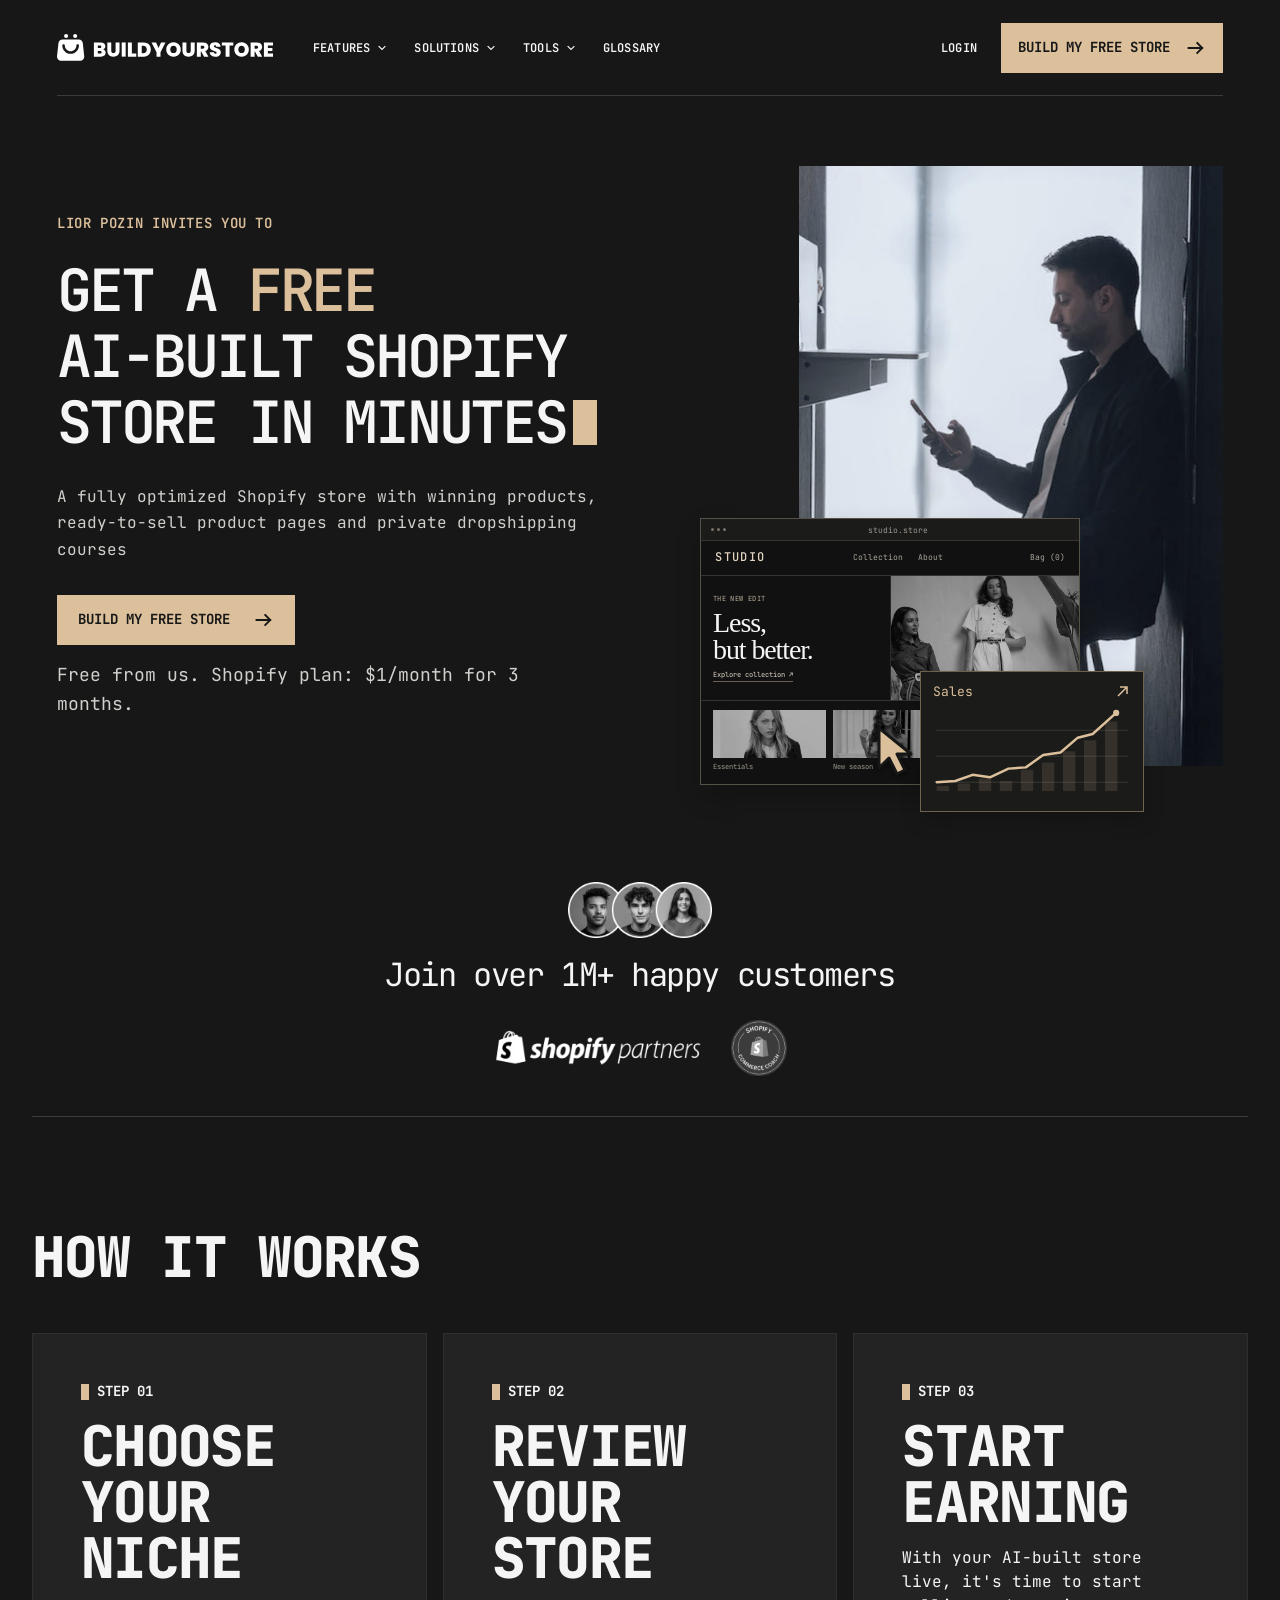
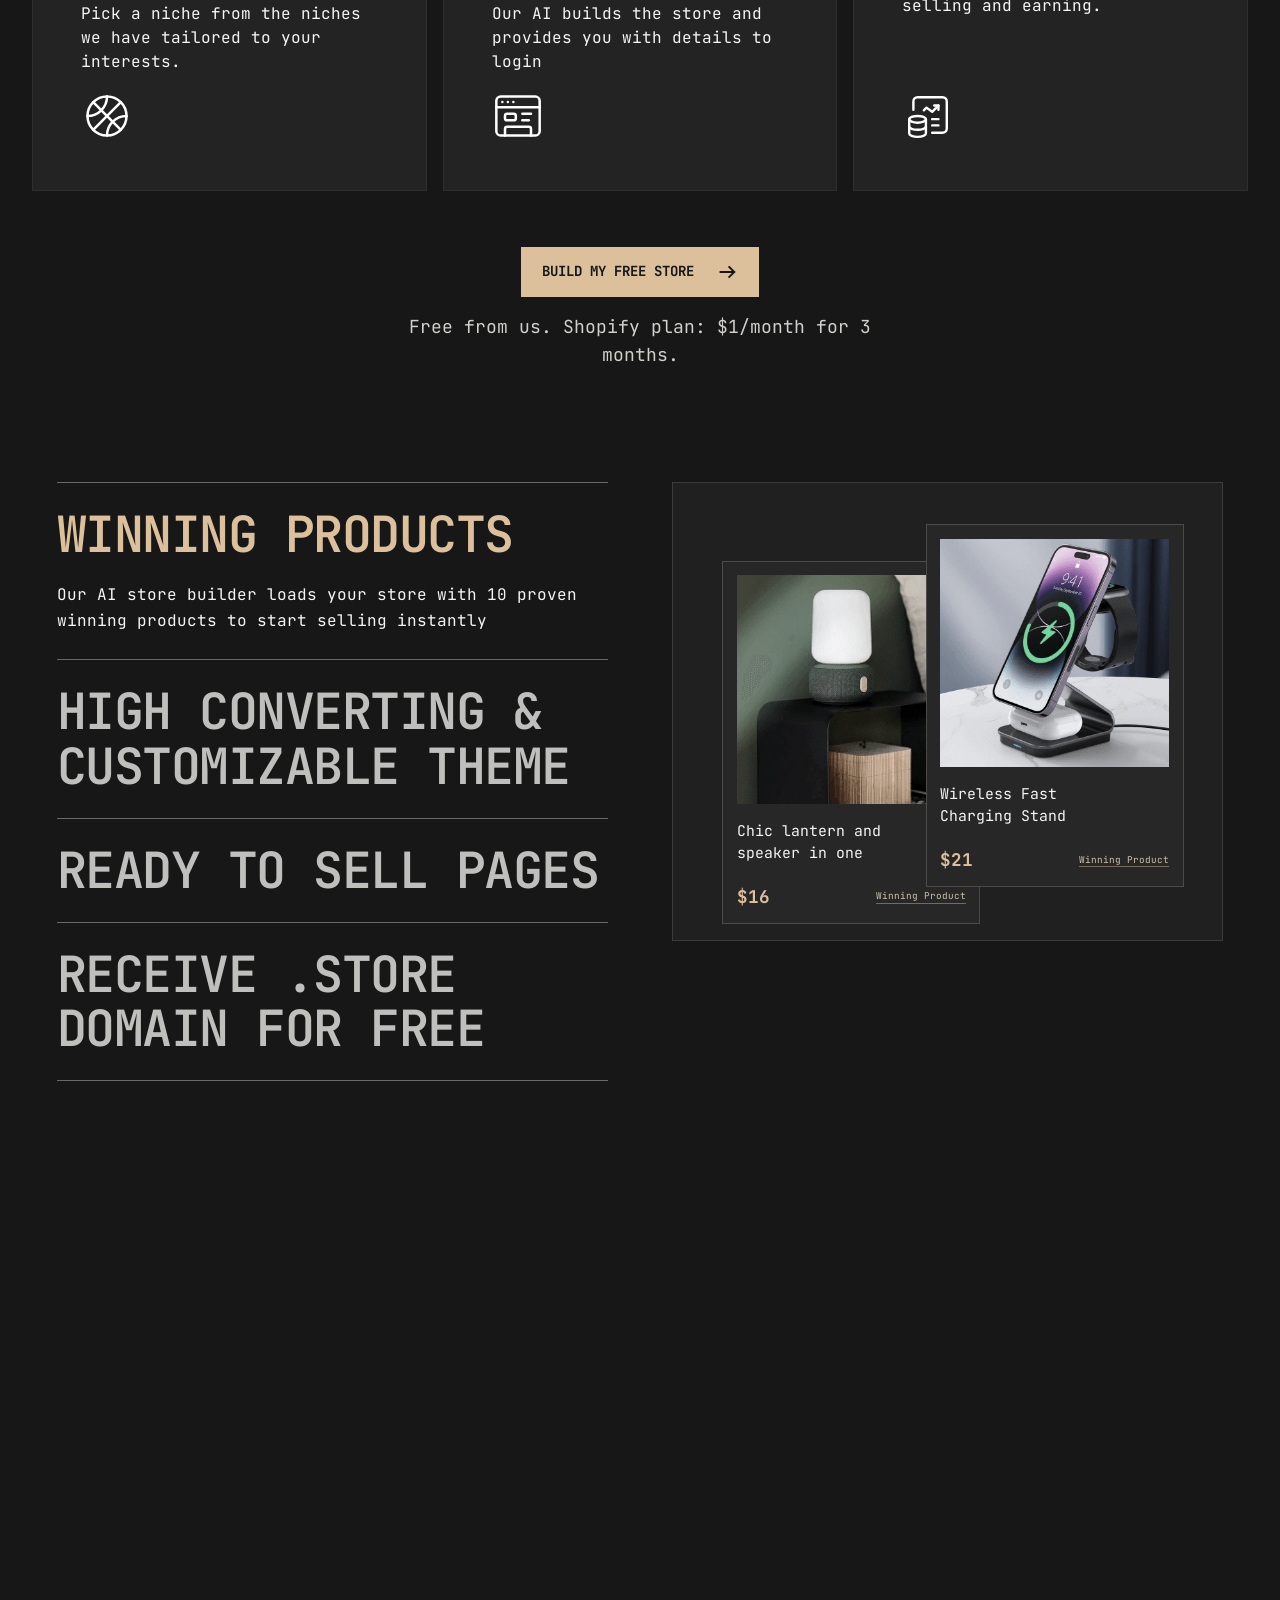
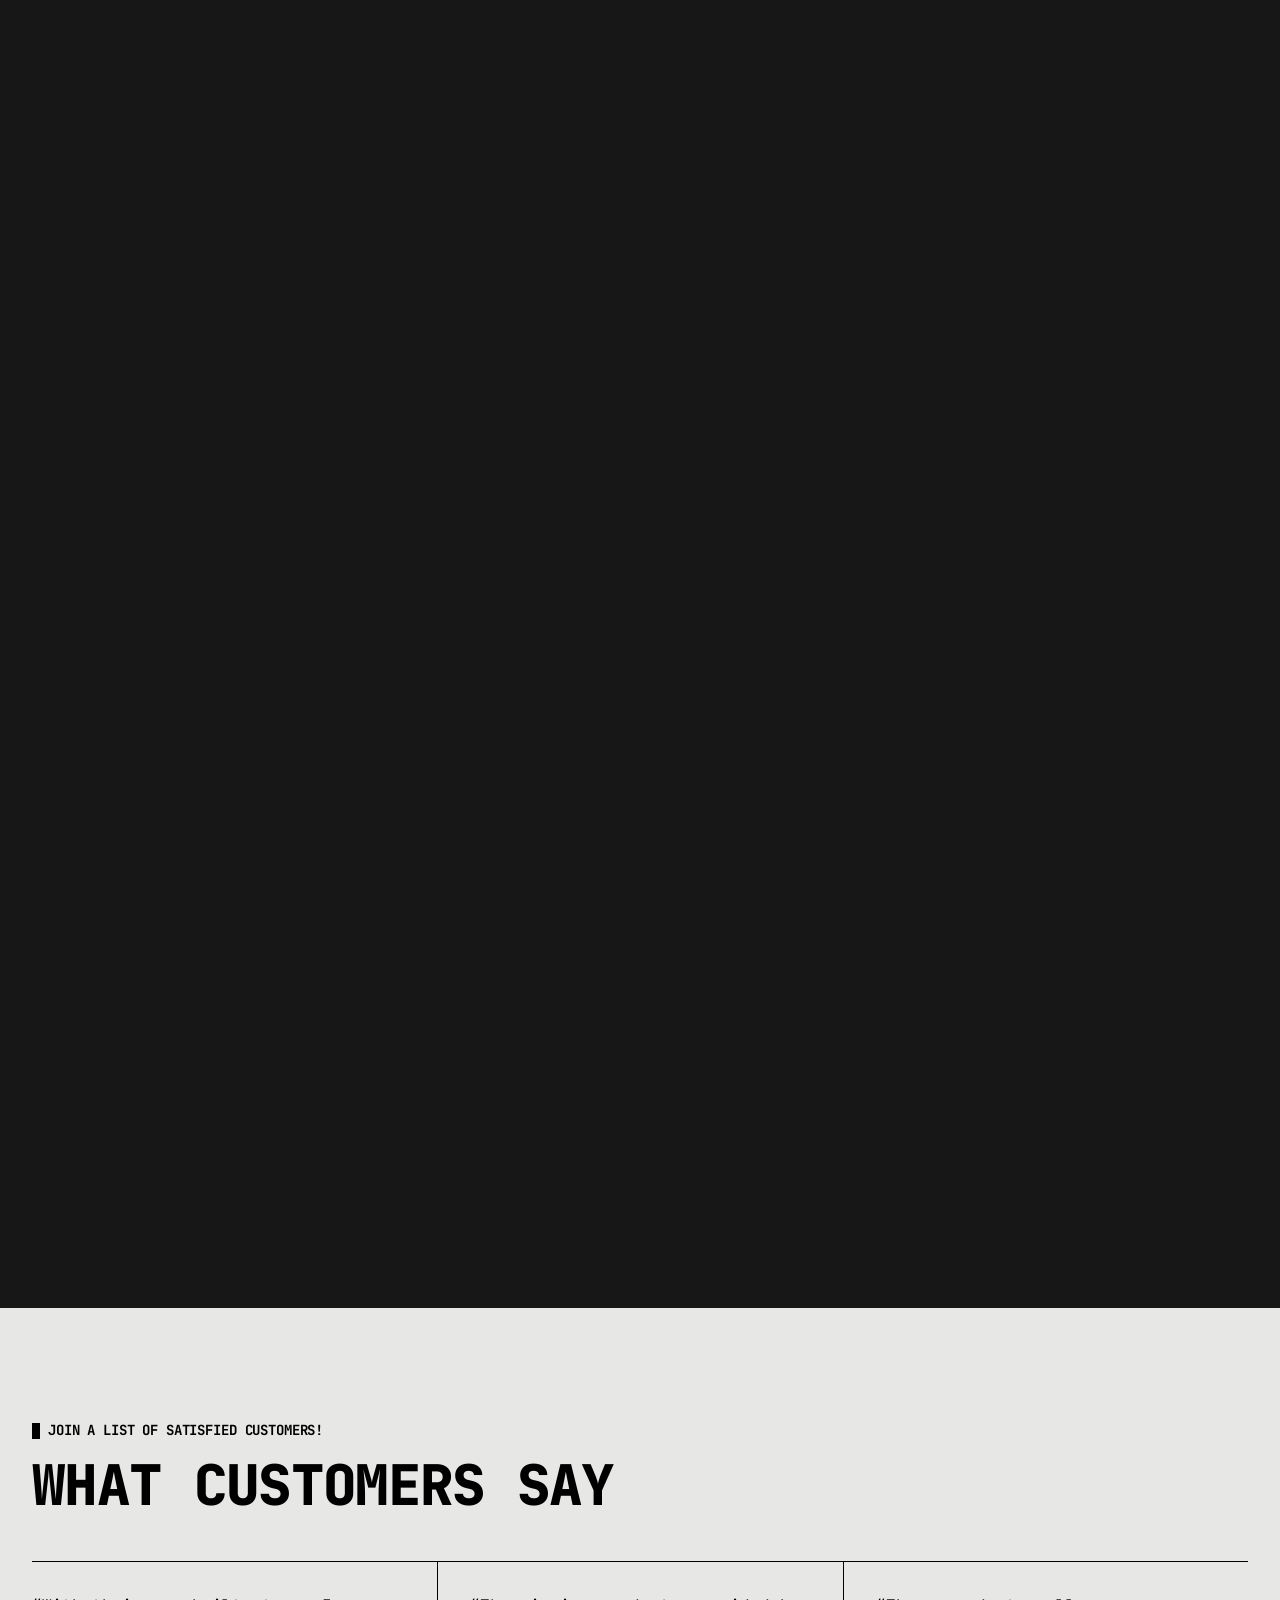
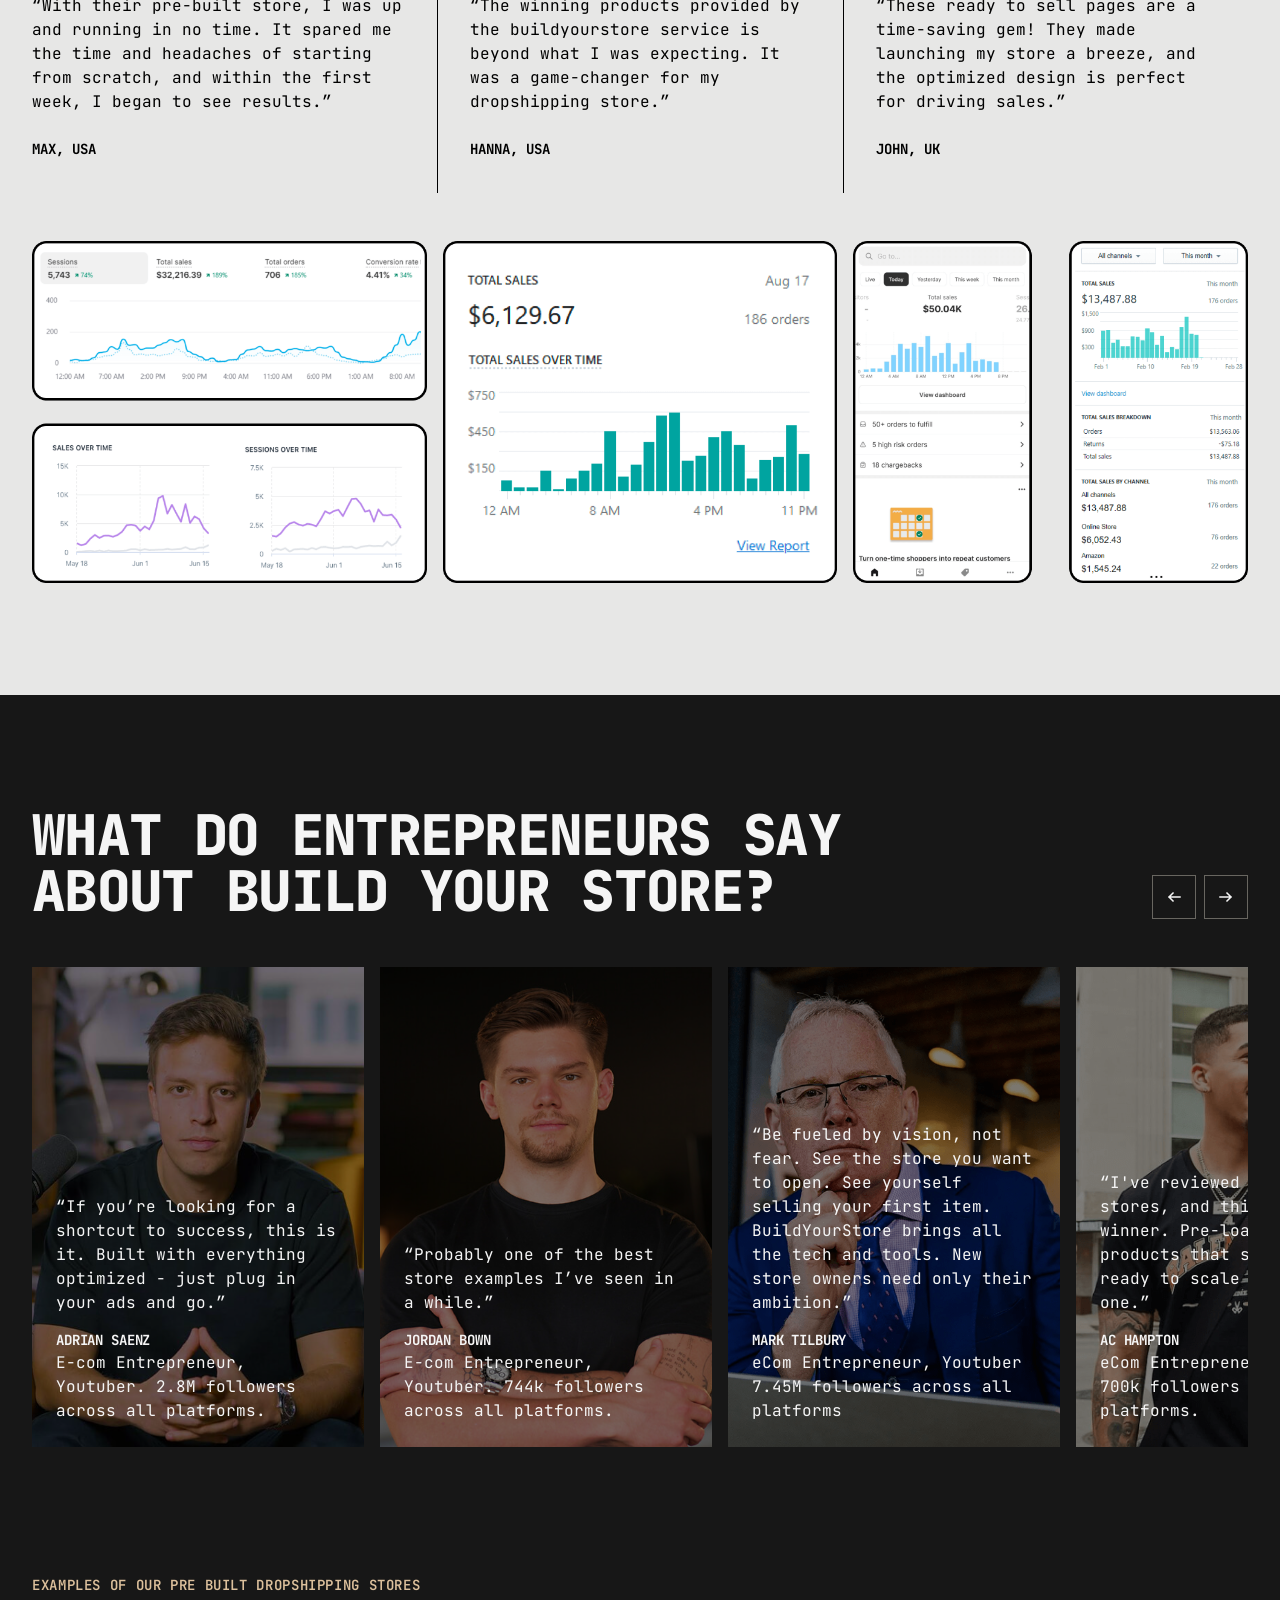
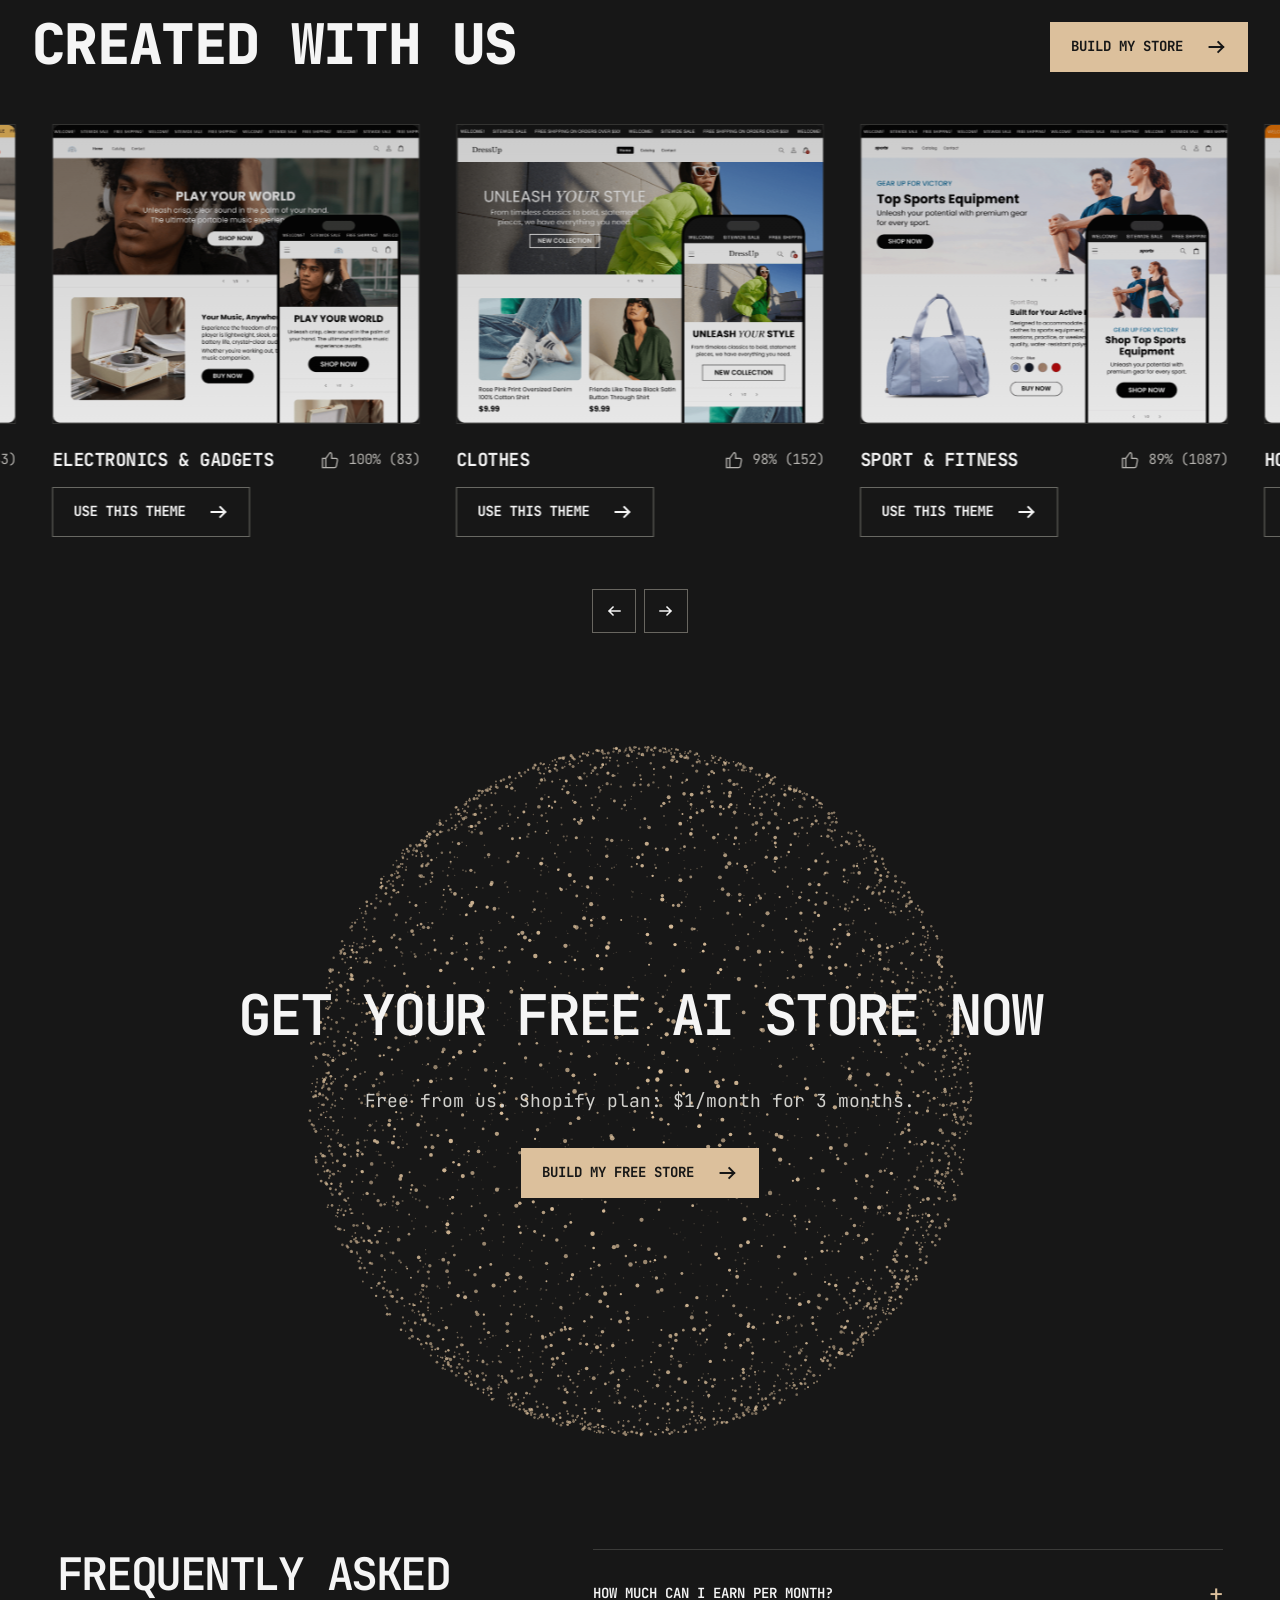
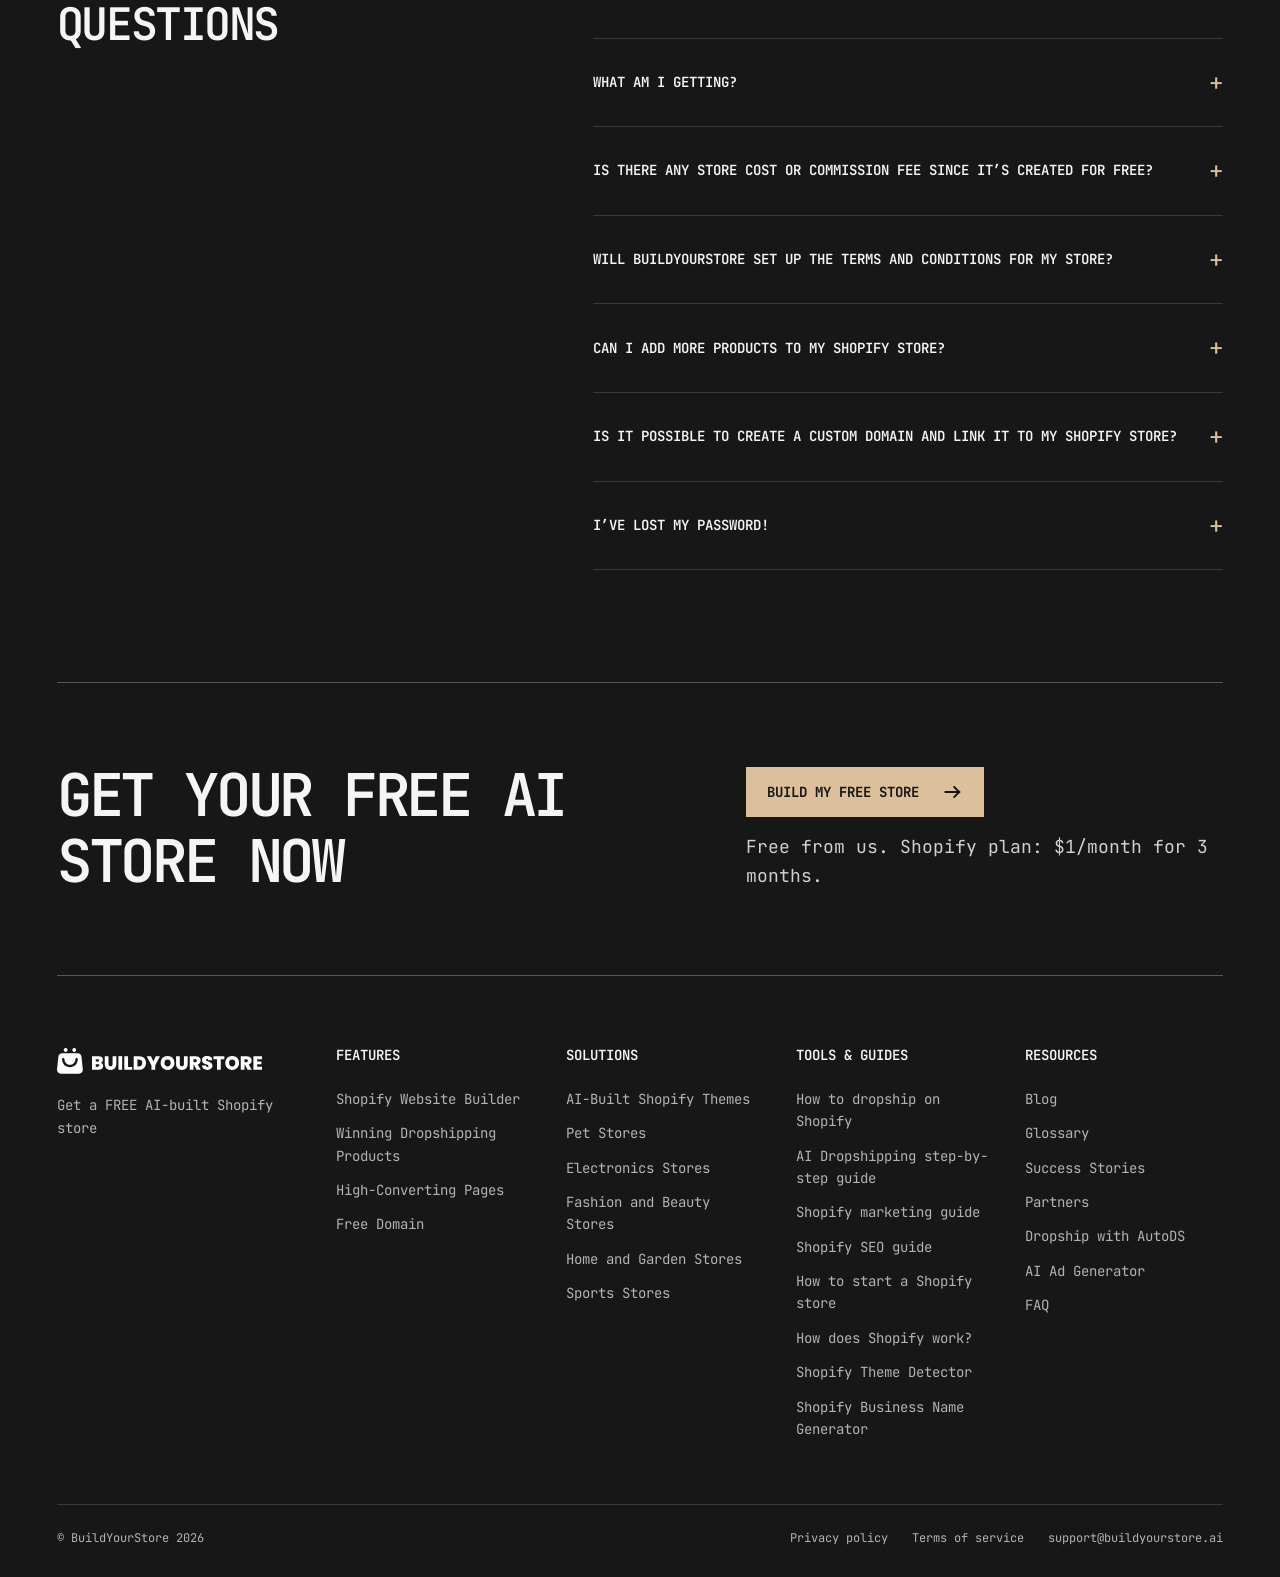
==== concepts/concept-a2.html @ 377c1571 "Initial commit: Lior redesign concepts, review and docs Co-Authored-By: Claude Sonnet 5.5 <noreply@a" ====
<!doctype html>
<html lang="en"><head><meta charset="utf-8"><meta name="viewport" content="width=device-width, initial-scale=1"><meta name="color-scheme" content="dark"><title>BYS · A2 — Editorial Features</title><link rel="preconnect" href="https://fonts.googleapis.com"><link rel="preconnect" href="https://fonts.gstatic.com" crossorigin><link href="https://fonts.googleapis.com/css2?family=JetBrains+Mono:wght@400;600;700&display=swap" rel="stylesheet"><link rel="stylesheet" href="landing.css?v=a2-20261119-domain-preview"><script src="content.js?v=a2-20261119-cta4" defer></script><script src="landing.js?v=a2-20261119-domain-preview" defer></script><script src="theme-gallery.js?v=a2-20261119-gallery-cta" defer></script><script src="particle-cta.js?v=a2-20261119-pointer-repel" defer></script></head><body data-concept="a" data-feature-layout="editorial" data-hero-visual="modular-store"></body></html>
---- concepts/landing.css ----
:root {
  color-scheme: dark;
  --bg: #171717;
  --surface: #202020;
  --raised: #292929;
  --text: #f5f5f5;
  --muted: #b5b3af;
  --accent: #dcc09c;
  --line: #3b3b39;
  --font: 'JetBrains Mono', 'Courier New', monospace;
  --gutter: clamp(24px, 4.45vw, 72px);
}
* { box-sizing: border-box; }
html { scroll-behavior: smooth; scroll-padding-top: 100px; }
body { margin: 0; background: var(--bg); color: var(--text); font: 400 16px/1.65 var(--font); -webkit-font-smoothing: antialiased; }
h1,h2,h3,p,figure,blockquote { margin: 0; }
a { color: inherit; text-decoration: none; }
button,summary { -webkit-tap-highlight-color: transparent; }
button { color: inherit; font: inherit; cursor: pointer; }
img { display: block; max-width: 100%; }
button, a, summary { touch-action: manipulation; }
button:focus-visible,a:focus-visible,summary:focus-visible,[tabindex]:focus-visible { outline: 2px solid var(--accent); outline-offset: 6px; }
button:disabled { cursor: default; }
::selection { background: var(--accent); color: var(--bg); }
.wrap { width: min(100% - var(--gutter) * 2, 1360px); margin-inline: auto; }
.section { padding-block: 112px; }
h1,h2,h3 { font-weight: 600; letter-spacing: -.055em; line-height: 1.12; text-transform: uppercase; }
h2 { font-size: clamp(32px, 3.5vw, 48px); }
.eyebrow { font-size: 14px; line-height: 1.5; font-weight: 600; text-transform: uppercase; letter-spacing: .045em; color: var(--accent); }
.button { min-height: 50px; padding: 14px 20px; display: inline-flex; justify-content: center; align-items: center; gap: 24px; font-size: 14px; line-height: 1.4; font-weight: 700; text-transform: uppercase; border: 1px solid transparent; transition: background .2s, border-color .2s, color .2s; }
.button svg { width: 20px; height: 20px; flex-shrink: 0; }
.primary { color: #171717; background: var(--accent); }
.primary:hover { background: #edcfaa; }
.outline { border-color: #686863; }
.outline:hover { background: var(--text); color: var(--bg); }
.cta-block { display: flex; align-items: flex-start; flex-direction: column; gap: 16px; margin-top: 32px; }
.cta-note { max-width: 500px; font-size: 14px; line-height: 1.7; color: var(--muted); }
.centered { margin-top: 56px; align-items: center; text-align: center; }
.skip-link { position: fixed; top: 8px; left: 8px; opacity: 0; pointer-events: none; z-index: 101; background: var(--accent); color: var(--bg); padding: 12px; }
.skip-link:focus { opacity: 1; pointer-events: auto; }
/* The page chrome stays consistent across all three directions. */
.site-header { position: relative; z-index: 20; }
.header-inner { min-height: 96px; display: flex; align-items: center; gap: 32px; border-bottom: 1px solid var(--line); }
.brand { flex: 0 0 216px; }
.brand img { width: 216px; height: auto; }
.desktop-nav { display: flex; align-items: center; gap: 26px; margin-left: 8px; }
.desktop-nav > a,.nav-group summary,.login { font-size: 12px; line-height: 1.5; font-weight: 600; text-transform: uppercase; letter-spacing: .015em; }
.nav-group { position: relative; }
summary { cursor: pointer; list-style: none; }
summary::-webkit-details-marker { display: none; }
.nav-group summary { display: flex; align-items: center; gap: 6px; min-height: 44px; }
.nav-group summary svg { width: 12px; }
.nav-group[open] summary { color: var(--accent); }
.dropdown { position: absolute; top: 100%; left: -20px; width: 290px; padding: 16px; background: var(--surface); border: 1px solid var(--line); box-shadow: 0 24px 40px #0005; }
.dropdown a { display: block; padding: 10px 6px; font-size: 14px; line-height: 1.5; }
.dropdown a:hover,.desktop-nav > a:hover,.login:hover { color: var(--accent); }
.header-actions { margin-left: auto; display: flex; gap: 24px; align-items: center; }
.header-actions .button { padding-inline: 16px; gap: 16px; }
.menu-toggle { display: none; }
.mobile-navigation[hidden] { display: none; }
/* Hero — a portrait first; the storefront is a small supporting artifact. */
.hero { display: grid; grid-template-columns: 1.2fr 1fr; align-items: center; gap: 7%; padding-block: 70px 76px; }
.hero-copy { position: relative; z-index: 1; }
.hero h1 { font-size: clamp(42px, 4.55vw, 68px); margin-top: 24px; line-height: 1.13; }
.hero h1 em { font-style: normal; color: var(--accent); }
.hero-description { margin-top: 28px; max-width: 550px; color: #d1d0cc; }
.hero-art { position: relative; width: 100%; align-self: stretch; min-height: 560px; }
.portrait { width: 100%; height: 100%; position: absolute; object-fit: cover; object-position: 58% 36%; filter: grayscale(1) contrast(1.04); }
.hero-product { position: absolute; width: 46%; left: -28px; bottom: -24px; aspect-ratio: 1.28; overflow: hidden; border: 1px solid #5c5b56; background: var(--surface); }
.hero-product img { width: 100%; height: 100%; object-fit: cover; object-position: top; filter: saturate(.45); }
.trust { display: flex; align-items: center; justify-content: space-between; gap: 32px; border-block: 1px solid var(--line); padding-block: 26px; }
.trust-badges,.trust-customers { display: flex; align-items: center; gap: 28px; }
.partner { width: 210px; height: auto; filter: grayscale(1) brightness(0) invert(1); }
.coach { width: 64px; height: auto; filter: grayscale(1); }
.avatars { width: 92px; height: auto; filter: grayscale(1); }
.trust-customers p { font-size: 14px; max-width: 250px; }
/* The existing how-it-works sequence. */
.steps { display: grid; grid-template-columns: repeat(3,minmax(0,1fr)); gap: 40px; margin-top: 48px; }
.step { border-top: 1px solid var(--line); padding-top: 24px; }
.step-top { display: flex; align-items: center; justify-content: space-between; margin-bottom: 40px; }
.step-number { color: var(--accent); font-size: 14px; }
.step-top img { width: 32px; height: 32px; }
.step h3 { font-size: 26px; max-width: 300px; }
.step p { margin-top: 20px; color: var(--muted); font-size: 14px; }
/* Feature rows, shared illustration primitives, and their variant treatments. */
.features { padding-block: 0 112px; }
.feature { display: grid; grid-template-columns: minmax(0,1fr) minmax(0,1.14fr); gap: 9%; align-items: center; padding-block: 64px; border-top: 1px solid var(--line); }
.feature:last-of-type { border-bottom: 1px solid var(--line); }
.feature-copy h2 { font-size: clamp(30px, 3.2vw, 46px); }
.feature-copy p { margin-top: 24px; color: var(--muted); max-width: 480px; }
.feature-visual { position: relative; overflow: hidden; background: var(--surface); border: 1px solid var(--line); aspect-ratio: 1.2; container-type: inline-size; }
.artboard { position: absolute; inset: 0; }
.product-card { position: absolute; width: 47%; background: #272727; border: 1px solid #4c4b47; padding: 2.5%; }
.product-card > img { width: 100%; aspect-ratio: 1; object-fit: cover; filter: saturate(.4); }
.lantern { left: 9%; top: 17%; }
.lantern > img { object-position: 30% 55%; }
.charger { left: 46%; top: 9%; }
.product-info { padding-top: 7%; font-size: 2.7cqw; line-height: 1.45; }
.product-meta { display: flex; align-items: center; justify-content: space-between; margin-top: 9%; gap: 4%; }
.product-meta b { font-size: 3.2cqw; color: var(--accent); }
.product-meta span { color: #d0c3ae; border-bottom: 1px solid #776a57; font-size: 1.7cqw; white-space: nowrap; }
.storefront { position: absolute; left: 9%; top: 17%; width: 82%; border: 1px solid #5b5b54; background: #222; overflow: hidden; }
.browser-bar { display: flex; align-items: center; gap: 1.2cqw; padding: 2.2cqw; border-bottom: 1px solid #454541; background: #272727; font-size: 1.7cqw; line-height: 1.4; color: #bebbb5; }
.browser-bar i { width: .8cqw; height: .8cqw; border-radius: 50%; background: #79766f; }
.browser-bar span:first-of-type { margin: 0 auto; }
.storefront-nav { display: flex; align-items: center; gap: 4%; padding: 3% 4%; font-size: 1.55cqw; }
.storefront-nav b { margin-right: auto; font-size: 2.2cqw; font-family: Georgia,serif; font-weight: 400; }
.storefront-nav > span:last-child { margin-left: auto; }
.fashion-banner { width: 100%; height: 22cqw; object-fit: cover; filter: saturate(.5); }
.storefront-bottom { padding: 4%; font-size: 2.3cqw; }
.fashion-tiles { display: grid; grid-template-columns: 1fr 1fr; gap: 4%; margin-top: 4%; }
.fashion-tiles img { width: 100%; height: 13cqw; object-fit: cover; object-position: 50% 25%; filter: saturate(.4); }
.edit-label { position: absolute; display: flex; align-items: center; gap: 2cqw; font-size: 2.6cqw; line-height: 1.5; color: #dfd0ba; padding: 2cqw 3cqw; background: #242421; border: 1px solid #8d7c64; }
.edit-text { right: 4%; top: 11%; }
.edit-image { left: 4%; bottom: 9%; }
.desktop-store { position: absolute; top: 16%; left: 7%; width: 80%; background: #262626; border: 1px solid #5b5b54; }
.page-nav { display: flex; justify-content: space-between; align-items: center; font-size: 1.5cqw; padding: 3% 4%; }
.page-nav b { font-size: 2cqw; }
.page-body { display: grid; grid-template-columns: 1.15fr 1fr; gap: 5%; padding: 3% 4% 7%; }
.page-body > img { width: 100%; aspect-ratio: .83; object-fit: cover; filter: saturate(.4); }
.page-info { display: flex; flex-direction: column; gap: 9%; font-size: 1.7cqw; line-height: 1.5; padding-top: 2%; }
.page-info b { font-size: 2cqw; }
.page-info hr,.phone-info hr { width: 100%; border: 0; border-top: 1px solid #4d4d47; margin: 0; }
.product-buy { display: block; background: var(--accent); color: #171717; padding: 6% 2%; text-align: center; font-weight: 600; }
.mobile-store { position: absolute; width: 30%; top: 30%; right: 5%; border: 1px solid #777269; padding: 2%; background: #191919; border-radius: 2.8cqw; box-shadow: -6px 8px 20px #0003; }
.phone-camera { width: 30%; height: 1.1cqw; border-radius: 10px; background: #4b4945; margin: 0 auto 10%; }
.phone-brand { text-align: center; font-size: 1.8cqw; margin-bottom: 12%; }
.mobile-store > img { aspect-ratio: 1.15; width: 100%; object-fit: cover; filter: saturate(.4); }
.phone-info { display: flex; flex-direction: column; gap: 1.8cqw; margin-top: 10%; font-size: 1.55cqw; line-height: 1.4; }
.phone-info b { font-size: 1.65cqw; }
.domain-photo { position: absolute; right: 8%; top: 12%; width: 58%; height: 77%; overflow: hidden; }
.domain-photo img { width: 100%; height: 100%; object-fit: cover; filter: saturate(.3); }
.domain-window { position: absolute; top: 24%; left: 7%; width: 68%; background: #282827; border: 1px solid #626059; box-shadow: 8px 10px 30px #0003; }
.domain-address { padding: 6% 5%; font-size: 3.3cqw; line-height: 1.5; border-bottom: 1px solid var(--line); white-space: nowrap; }
.domain-address span { color: var(--accent); }
.domain-content { display: flex; align-items: center; justify-content: space-around; gap: 4%; padding: 6%; }
.domain-content img { width: 32%; height: 19cqw; object-fit: contain; filter: saturate(.35); background: #fff; }
.domain-content div { display: grid; }
.domain-content div > span { font-size: 5.5cqw; letter-spacing: -.05em; color: var(--accent); line-height: 1.2; }
.domain-content small { font-size: 1.8cqw; margin-top: 5%; }
/* The remaining landing content uses the same visual language. */
.section-heading { margin-bottom: 48px; }
.section-heading .eyebrow { margin-bottom: 20px; }
.customers { background: #20201f; border-block: 1px solid var(--line); }
.customer-quotes { display: grid; grid-template-columns: repeat(3,minmax(0,1fr)); }
.customer-quotes figure { border-top: 1px solid #5c5a54; padding: 28px 32px 0 0; }
.customer-quotes figure + figure { border-left: 1px solid var(--line); padding-left: 32px; }
.customer-quotes blockquote { font-size: 14px; }
.customer-quotes figcaption { margin-top: 28px; text-transform: uppercase; color: var(--accent); font-size: 14px; }
.customer-shots { display: grid; grid-template-columns: repeat(3,minmax(0,1fr)); gap: 24px; margin-top: 48px; }
.customer-shots img { width: 100%; filter: grayscale(1); }
.heading-with-controls { display: flex; justify-content: space-between; gap: 40px; align-items: end; }
.heading-with-controls h2 { max-width: 960px; }
.slider-controls { display: flex; gap: 8px; flex-shrink: 0; }
.slider-controls button { width: 44px; height: 44px; display: grid; place-items: center; background: transparent; border: 1px solid #686660; }
.slider-controls button:first-child svg { transform: rotate(180deg); }
.slider-controls button:hover { background: var(--accent); color: var(--bg); }
.slider { display: flex; gap: 24px; overflow-x: auto; scroll-snap-type: x mandatory; scrollbar-width: thin; scrollbar-color: #5d554b transparent; padding-bottom: 16px; }
.slider > article { flex-shrink: 0; scroll-snap-align: start; }
.expert-card { width: calc((100% - 48px) / 3); border: 1px solid var(--line); background: var(--surface); }
.expert-card > img { width: 100%; height: 280px; object-fit: cover; object-position: 50% 23%; filter: grayscale(1); }
.expert-quote { padding: 28px; }
.expert-quote > p { font-size: 14px; }
.expert-quote h3 { font-size: 16px; letter-spacing: -.02em; color: var(--accent); margin-top: 24px; }
.expert-quote .expert-role { color: var(--muted); margin-top: 8px; }
.created { padding-top: 0; }
.store-example { width: calc((100% - 48px) / 3); }
.store-example > img { width: 100%; aspect-ratio: 1.25; object-fit: cover; object-position: top; filter: saturate(.35); }
.store-meta { margin-block: 24px; display: flex; justify-content: space-between; gap: 12px; align-items: center; }
.store-meta h3 { font-size: 16px; letter-spacing: -.025em; }
.store-meta > span { font-size: 14px; white-space: nowrap; color: var(--muted); }
.faq { display: grid; grid-template-columns: 1fr 1.5fr; gap: 10%; padding-top: 0; }
.faq-list details { border-top: 1px solid var(--line); }
.faq-list details:last-child { border-bottom: 1px solid var(--line); }
.faq-list summary { display: flex; gap: 24px; justify-content: space-between; align-items: center; padding-block: 24px; font-size: 14px; font-weight: 600; text-transform: uppercase; }
.faq-list summary > span { font-size: 24px; font-weight: 400; color: var(--accent); flex-shrink: 0; }
.faq-list details[open] summary > span { transform: rotate(45deg); }
.faq-answer { padding: 0 36px 24px 0; color: var(--muted); font-size: 14px; overflow-wrap: anywhere; }
.faq-answer a { text-decoration: underline; text-underline-offset: 4px; }
.final { display: grid; grid-template-columns: 1.2fr 1fr; align-items: center; gap: 10%; padding-block: 80px; border-block: 1px solid #5c574e; }
.final h2 { font-size: clamp(40px, 4.6vw, 68px); }
.final .cta-block { margin: 0; }
.site-footer { padding-block: 72px 28px; }
.footer-grid { display: grid; grid-template-columns: 1.25fr repeat(4,minmax(0,1fr)); gap: 32px; }
.footer-brand img { width: 205px; }
.footer-brand p { font-size: 14px; margin-top: 20px; color: var(--muted); }
.footer-grid h3 { font-size: 14px; letter-spacing: 0; margin-bottom: 24px; }
.footer-grid ul { list-style: none; margin: 0; padding: 0; display: grid; gap: 12px; font-size: 14px; line-height: 1.6; color: var(--muted); }
.site-footer a:hover { color: var(--accent); }
.legal { margin-top: 64px; padding-top: 24px; border-top: 1px solid var(--line); font-size: 12px; color: var(--muted); display: flex; justify-content: space-between; gap: 24px; }
.legal > div { display: flex; gap: 24px; flex-wrap: wrap; }
/* B — Premium product showcase. Offset photographic hero, spacious product stages. */
[data-concept="b"] .hero { grid-template-columns: 1.1fr 1fr; gap: 9%; padding-block: 82px 100px; }
[data-concept="b"] .hero h1 { font-size: clamp(44px,4.25vw,64px); }
[data-concept="b"] .hero-art { min-height: 570px; }
[data-concept="b"] .portrait { width: 88%; right: 0; height: 94%; }
[data-concept="b"] .hero-product { left: -20px; width: 65%; bottom: -5px; aspect-ratio: 1.34; box-shadow: 12px 16px 35px #0005; }
[data-concept="b"] .feature { gap: 7%; grid-template-columns: 1fr 1.6fr; padding-block: 80px; }
[data-concept="b"] .feature:nth-child(even) { grid-template-columns: 1.6fr 1fr; }
[data-concept="b"] .feature:nth-child(even) .feature-copy { grid-column: 2; grid-row: 1; }
[data-concept="b"] .feature:nth-child(even) .feature-visual { grid-column: 1; grid-row: 1; }
[data-concept="b"] .feature-visual { aspect-ratio: 1.15; background: #222221; border-color: #373733; }
[data-concept="b"] .feature-copy h2 { font-size: clamp(32px,3.3vw,48px); }
[data-concept="b"] .product-card { width: 45%; padding: 2%; box-shadow: 10px 14px 30px #0003; }
[data-concept="b"] .lantern { left: 10%; top: 25%; transform: rotate(-5deg); }
[data-concept="b"] .charger { left: 47%; top: 10%; transform: rotate(5deg); }
[data-concept="b"] .storefront { width: 86%; left: 7%; top: 14%; }
[data-concept="b"] .edit-text { top: 9%; }
[data-concept="b"] .domain-window { top: 34%; left: 7%; }
[data-concept="b"] .domain-photo { right: 7%; top: 7%; width: 58%; height: 85%; }
[data-concept="b"] .steps { gap: 16px; }
[data-concept="b"] .step { padding: 32px; background: var(--surface); border: 1px solid var(--line); }
/* C — Bold brutalist. The headline and portrait become a single graphic grid. */
[data-concept="c"] .hero { position: relative; display: block; padding-block: 54px 60px; min-height: 880px; }
[data-concept="c"] .hero-copy { position: relative; z-index: 2; pointer-events: none; }
[data-concept="c"] .hero-copy a { pointer-events: auto; }
[data-concept="c"] .hero h1 { max-width: 75%; font-size: clamp(70px,7.1vw,108px); line-height: 1.02; letter-spacing: -.07em; margin-top: 30px; }
[data-concept="c"] .hero h1 em { background: var(--accent); color: var(--bg); padding-inline: .06em; }
[data-concept="c"] .hero-description { max-width: 47%; margin-top: 36px; }
[data-concept="c"] .hero-art { position: absolute; right: 0; top: 155px; width: 36%; height: 660px; min-height: 0; }
[data-concept="c"] .portrait { object-position: 65% 40%; }
[data-concept="c"] .hero-product { width: 55%; left: -45px; bottom: 24px; }
[data-concept="c"] .feature { grid-template-columns: 1fr 1fr; gap: 0; align-items: stretch; padding: 0; }
[data-concept="c"] .feature-copy { padding: 56px 10% 56px 0; display: flex; flex-direction: column; justify-content: space-between; }
[data-concept="c"] .feature-copy h2 { font-size: clamp(42px,4.6vw,68px); line-height: 1.05; }
[data-concept="c"] .feature-copy p { margin-top: 48px; }
[data-concept="c"] .feature-visual { border: 0; border-left: 1px solid var(--line); background: transparent; aspect-ratio: 1; }
[data-concept="c"] .feature-2 .feature-copy,[data-concept="c"] .feature-4 .feature-copy { grid-column: 2; grid-row: 1; padding-left: 10%; padding-right: 0; }
[data-concept="c"] .feature-2 .feature-visual,[data-concept="c"] .feature-4 .feature-visual { grid-column: 1; grid-row: 1; border-left: 0; border-right: 1px solid var(--line); }
[data-concept="c"] .product-card { width: 56%; }
[data-concept="c"] .lantern { top: 22%; left: -8%; }
[data-concept="c"] .charger { top: 8%; left: 50%; }
[data-concept="c"] .storefront { width: 99%; left: -8%; top: 17%; }
[data-concept="c"] .edit-image { left: 15%; bottom: 12%; }
[data-concept="c"] .desktop-store { width: 94%; left: 10%; }
[data-concept="c"] .mobile-store { right: 5%; top: 42%; }
[data-concept="c"] .domain-photo { right: -4%; width: 74%; height: 90%; top: 5%; }
[data-concept="c"] .domain-window { left: 4%; width: 78%; top: 32%; }
[data-concept="c"] .final { display: block; }
[data-concept="c"] .final h2 { max-width: 1000px; font-size: clamp(56px,7vw,100px); }
[data-concept="c"] .final .cta-block { margin-top: 40px; }
@media (min-width:1600px) { [data-concept="c"] .hero { min-height: 930px; } }
@media (max-width:1200px) {
  .header-inner { gap: 24px; }
  .brand { flex-basis: 190px; }
  .desktop-nav { gap: 18px; margin: 0; }
  .header-actions { gap: 18px; }
  .header-actions .button { font-size: 12px; padding-inline: 12px; gap: 12px; }
  .hero { gap: 7%; }
  .hero-art { min-height: 570px; }
  .expert-card { width: calc((100% - 24px)/2); }
  .footer-grid { grid-template-columns: repeat(4,minmax(0,1fr)); }
  .footer-brand { grid-column: 1/-1; max-width: 330px; margin-bottom: 12px; }
}
@media (max-width:1000px) {
  .desktop-nav,.header-actions .login { display: none; }
  .header-actions .button { font-size: 12px; }
  .menu-toggle { display: flex; flex-direction: column; justify-content: center; gap: 6px; width: 44px; height: 44px; padding: 10px; background: transparent; border: 1px solid var(--line); }
  .menu-toggle span { display: block; width: 22px; height: 1px; background: var(--text); transition: transform .2s; }
  .menu-toggle[aria-expanded="true"] span:first-child { transform: translateY(3.5px) rotate(45deg); }
  .menu-toggle[aria-expanded="true"] span:last-child { transform: translateY(-3.5px) rotate(-45deg); }
  .mobile-navigation { width: min(100% - var(--gutter)*2,1360px); margin: 0 auto; padding: 16px 0 24px; border-bottom: 1px solid var(--line); }
  .mobile-navigation > a { display: flex; min-height: 48px; align-items: center; font-size: 14px; }
  .mobile-navigation .nav-group { border-bottom: 1px solid var(--line); }
  .mobile-navigation .nav-group summary { min-height: 52px; font-size: 14px; justify-content: space-between; }
  .mobile-navigation .dropdown { position: static; width: 100%; box-shadow: none; padding: 8px 16px; margin-bottom: 12px; }
  .section { padding-block: 80px; }
  .hero,.hero[data-concept], [data-concept="b"] .hero { gap: 5%; padding-block: 50px 70px; }
  .hero h1,[data-concept="b"] .hero h1 { font-size: clamp(36px,5.2vw,50px); }
  .hero-art,[data-concept="b"] .hero-art { min-height: 555px; }
  .hero-description { font-size: 14px; }
  .hero-product { left: -15px; width: 60%; }
  [data-concept="b"] .hero-product { left: -10px; width: 80%; }
  .trust-customers { gap: 16px; }
  .trust-customers p { max-width: 170px; }
  .trust-badges { gap: 16px; }
  .partner { width: 150px; }
  .coach { width: 50px; }
  .avatars { width: 75px; }
  .steps { gap: 24px; margin-top: 32px; }
  .step h3 { font-size: 23px; }
  .step-top { margin-bottom: 28px; }
  [data-concept="b"] .step { padding: 24px; }
  .feature,[data-concept="b"] .feature,[data-concept="b"] .feature:nth-child(even) { gap: 6%; grid-template-columns: 1fr 1.1fr; padding-block: 48px; }
  .feature-copy h2,[data-concept="b"] .feature-copy h2 { font-size: 30px; }
  .feature-copy p { font-size: 14px; margin-top: 20px; }
  .feature-visual,[data-concept="b"] .feature-visual { aspect-ratio: .95; }
  .features { padding-bottom: 80px; }
  .customer-quotes figure { padding-right: 20px; }
  .customer-quotes figure + figure { padding-left: 20px; }
  .customer-shots { gap: 16px; }
  .expert-quote { padding: 24px; }
  .store-example { width: calc((100% - 24px)/2); }
  .store-meta { align-items: start; flex-direction: column; }
  .faq { grid-template-columns: 1fr; gap: 40px; padding-top: 0; }
  .final { grid-template-columns: 1fr 1fr; gap: 8%; padding-block: 64px; }
  .final h2 { font-size: 40px; }
  .footer-grid { gap: 32px 24px; grid-template-columns: repeat(2,minmax(0,1fr)); }
  .legal { flex-direction: column; }
  [data-concept="c"] .hero { min-height: 800px; }
  [data-concept="c"] .hero h1 { font-size: clamp(56px,7.8vw,78px); max-width: 76%; }
  [data-concept="c"] .hero-art { width: 36%; height: 580px; top: 150px; }
  [data-concept="c"] .hero-description { max-width: 52%; }
  [data-concept="c"] .feature { padding: 0; gap: 0; grid-template-columns: 1fr 1fr; }
  [data-concept="c"] .feature-copy { padding-block: 40px; }
  [data-concept="c"] .feature-copy h2 { font-size: 36px; }
  [data-concept="c"] .feature-visual { aspect-ratio: .8; }
}
@media (max-width:700px) {
  :root { --gutter: 24px; }
  .header-inner { min-height: 80px; gap: 12px; }
  .brand { flex: 0 1 216px; }
  .brand img { width: 100%; max-width: 216px; }
  .header-actions { display: none; }
  .menu-toggle { margin-left: auto; flex-shrink: 0; }
  .hero,[data-concept="b"] .hero { display: flex; flex-direction: column; align-items: stretch; gap: 40px; padding-block: 40px 60px; }
  .eyebrow { font-size: 12px; }
  .hero h1,[data-concept="b"] .hero h1 { font-size: clamp(36px,9.2vw,54px); line-height: 1.13; margin-top: 20px; letter-spacing: -.06em; }
  .hero-description { font-size: 14px; margin-top: 24px; }
  .hero .cta-block { margin-top: 28px; gap: 14px; }
  .hero .button { width: 100%; }
  .hero .cta-note { font-size: 12px; max-width: 320px; }
  .hero-art,[data-concept="b"] .hero-art { min-height: 0; height: auto; aspect-ratio: .88; width: calc(100% - 20px); margin-left: 20px; margin-bottom: 12px; }
  .portrait { object-position: 58% 35%; }
  .hero-product { width: 47%; left: -20px; bottom: -16px; }
  [data-concept="b"] .hero-art { width: calc(100% - 16px); margin-left: 16px; aspect-ratio: .78; }
  [data-concept="b"] .portrait { width: 88%; height: 92%; }
  [data-concept="b"] .hero-product { width: 64%; bottom: -4px; left: -16px; }
  .trust { flex-direction: column; align-items: stretch; gap: 24px; padding-block: 24px; }
  .trust-badges { justify-content: space-between; gap: 24px; }
  .partner { width: 184px; }
  .coach { width: 50px; }
  .trust-customers { padding-top: 24px; border-top: 1px solid var(--line); justify-content: space-between; }
  .trust-customers p { max-width: 190px; font-size: 12px; }
  .avatars { width: 82px; }
  .section { padding-block: 64px; }
  h2 { font-size: 32px; }
  .steps { grid-template-columns: 1fr; gap: 32px; }
  .step { padding-top: 20px; }
  .step-top { margin-bottom: 20px; }
  .step h3 { font-size: 28px; max-width: none; }
  .step p { margin-top: 16px; max-width: 400px; }
  [data-concept="b"] .step { padding: 24px; }
  .centered { margin-top: 36px; }
  .centered .button { width: 100%; }
  .cta-note { font-size: 12px; }
  .feature,[data-concept="b"] .feature,[data-concept="b"] .feature:nth-child(even) { display: flex; flex-direction: column; align-items: stretch; gap: 32px; padding-block: 40px; }
  .feature-copy h2,[data-concept="b"] .feature-copy h2 { font-size: 32px; max-width: 470px; }
  .feature-copy p { margin-top: 20px; }
  .feature-visual,[data-concept="b"] .feature-visual { width: 100%; aspect-ratio: 1.04; }
  .features { padding-block: 0 64px; }
  .section-heading { margin-bottom: 32px; }
  .customer-quotes { grid-template-columns: 1fr; gap: 28px; }
  .customer-quotes figure,.customer-quotes figure + figure { border-left: 0; padding: 24px 0 0; }
  .customer-quotes figcaption { margin-top: 20px; }
  .customer-shots { grid-template-columns: 1fr; margin-top: 32px; gap: 16px; }
  .heading-with-controls { display: block; }
  .slider-controls { margin-top: 24px; }
  .expert-card { width: 90%; }
  .expert-card > img { height: 260px; }
  .expert-quote { padding: 24px; }
  .created { padding-top: 0; }
  .store-example { width: 92%; }
  .store-meta { flex-direction: row; align-items: center; gap: 8px; }
  .store-meta h3 { font-size: 14px; }
  .store-meta > span { font-size: 12px; }
  .faq { padding-top: 0; gap: 32px; }
  .faq-list summary { font-size: 13px; gap: 16px; }
  .faq-answer { padding-right: 0; }
  .final { display: block; padding-block: 48px; }
  .final h2 { font-size: 40px; }
  .final .cta-block { margin-top: 28px; }
  .final .button { width: 100%; }
  .site-footer { padding-top: 48px; }
  .footer-grid { gap: 40px 24px; }
  .footer-grid ul { font-size: 12px; }
  .footer-grid h3 { font-size: 12px; margin-bottom: 20px; }
  .legal { margin-top: 40px; font-size: 12px; gap: 20px; }
  .legal > div { gap: 12px 24px; }
  [data-concept="c"] .hero { display: flex; min-height: 0; gap: 36px; padding-block: 40px 56px; }
  [data-concept="c"] .hero-copy { pointer-events: auto; }
  [data-concept="c"] .hero h1 { max-width: none; font-size: clamp(42px,10.8vw,70px); line-height: 1.06; margin-top: 24px; }
  [data-concept="c"] .hero-description { max-width: none; margin-top: 24px; }
  [data-concept="c"] .hero-art { position: relative; top: auto; right: auto; width: 85%; height: auto; aspect-ratio: .7; margin: 0 0 16px auto; }
  [data-concept="c"] .hero-product { width: 60%; left: -17.5%; bottom: 20px; }
  [data-concept="c"] .feature { display: flex; gap: 0; padding: 0; }
  [data-concept="c"] .feature-copy,[data-concept="c"] .feature-2 .feature-copy,[data-concept="c"] .feature-4 .feature-copy { padding: 36px 0 32px; }
  [data-concept="c"] .feature-copy h2 { font-size: 38px; }
  [data-concept="c"] .feature-copy p { margin-top: 24px; }
  [data-concept="c"] .feature-visual,[data-concept="c"] .feature-2 .feature-visual,[data-concept="c"] .feature-4 .feature-visual { border: 1px solid var(--line); border-bottom: 0; aspect-ratio: 1; }
  [data-concept="c"] .feature:last-of-type { padding-bottom: 36px; }
  [data-concept="c"] .feature:last-of-type .feature-visual { border-bottom: 1px solid var(--line); }
  [data-concept="c"] .final h2 { font-size: 46px; }
}
@media (prefers-reduced-motion: reduce) { html { scroll-behavior: auto; } *,*::before,*::after { transition: none !important; animation: none !important; } }
/* Squarespace-inspired pacing in B, expressed in the Lior palette and type. */
[data-concept="b"] .trust { flex-direction: column-reverse; gap: 36px; padding-block: 64px; }
[data-concept="b"] .trust-customers { flex-direction: column; gap: 24px; text-align: center; }
[data-concept="b"] .trust-customers p { max-width: 720px; font-size: clamp(24px,3vw,40px); letter-spacing: -.045em; line-height: 1.3; }
[data-concept="b"] .avatars { width: 116px; }
[data-concept="b"] .trust-badges { gap: 36px; }
[data-concept="b"] .created { padding-block: 64px 112px; border-top: 1px solid var(--line); }
[data-concept="b"] .created .section-heading { display: block; text-align: center; max-width: 850px; margin: 0 auto 64px; }
[data-concept="b"] .created h2 { font-size: clamp(48px,5.6vw,80px); }
[data-concept="b"] .created .slider-controls { justify-content: center; margin-top: 28px; }
[data-concept="b"] .stores-slider { gap: 40px; align-items: start; padding: 24px 16px 40px; perspective: 1800px; }
[data-concept="b"] .store-example { width: 44%; }
[data-concept="b"] .store-example > img { border: 1px solid #55534d; filter: saturate(.55); box-shadow: 0 24px 32px #0005; }
[data-concept="b"] .store-example:nth-child(odd) > img { transform: rotate(-3deg); }
[data-concept="b"] .store-example:nth-child(even) { padding-top: 64px; }
[data-concept="b"] .store-example:nth-child(even) > img { transform: rotate(3deg); }
[data-concept="b"] .store-meta { margin-top: 32px; }
[data-concept="b"] .final { display: flex; flex-direction: column; gap: 0; text-align: center; padding-block: 128px; }
[data-concept="b"] .final h2 { font-size: clamp(48px,6.2vw,88px); max-width: 1000px; }
[data-concept="b"] .final .cta-block { align-items: center; margin-top: 48px; }
/* Keep C's headline fully legible beside the portrait at every desktop width. */
@media(min-width:701px) {
  [data-concept="c"] .hero h1 { max-width: 64%; font-size: clamp(56px,6.9vw,104px); }
  [data-concept="c"] .hero-art { width: 31%; }
  [data-concept="c"] .hero-product { left: -30px; }
}
@media(max-width:1000px) and (min-width:701px) {
  [data-concept="c"] .hero { min-height: 820px; }
  [data-concept="c"] .hero h1 { font-size: 7.1vw; }
  [data-concept="c"] .hero-art { top: 180px; height: 560px; }
  [data-concept="c"] .hero .cta-note { max-width: 52%; }
}
@media(max-width:700px) {
  [data-concept="b"] .trust { padding-block: 40px; gap: 32px; }
  [data-concept="b"] .trust-customers { border-top: 0; padding-top: 0; gap: 24px; }
  [data-concept="b"] .trust-customers p { font-size: 28px; max-width: 320px; }
  [data-concept="b"] .trust-badges { width: 100%; justify-content: space-around; gap: 24px; }
  [data-concept="b"] .created { padding-block: 48px 64px; }
  [data-concept="b"] .created .section-heading { margin-bottom: 32px; }
  [data-concept="b"] .created h2 { font-size: 42px; }
  [data-concept="b"] .stores-slider { padding: 12px 8px 28px; gap: 24px; }
  [data-concept="b"] .store-example { width: 92%; }
  [data-concept="b"] .store-example:nth-child(even) { padding-top: 0; }
  [data-concept="b"] .store-example:nth-child(n) > img { transform: none; }
  [data-concept="b"] .final { padding-block: 72px; }
  [data-concept="b"] .final h2 { font-size: 44px; }
  [data-concept="b"] .final .cta-block { margin-top: 32px; align-self: stretch; }
}

/* A desktop hero: restore the portrait and complete product composition
   selected in the user's A2 screenshot. B and C retain their existing treatment. */
@media (min-width: 1100px) {
  [data-concept="a"] .hero-art { min-height: 600px; }
  [data-concept="a"] .hero-art .portrait {
    right: 0;
    width: 86%;
    max-width: 480px;
    height: 600px;
    object-position: 60% 30%;
    filter: none;
  }
  [data-concept="a"] .hero-product {
    left: 0;
    bottom: 40px;
    width: 320px;
    aspect-ratio: auto;
    padding: 16px;
    background: var(--bg);
    border-color: #686868;
  }
  [data-concept="a"] .hero-product img {
    width: 100%;
    height: auto;
    object-fit: contain;
    filter: none;
  }
}

/* Keep the cursor attached to MINUTES; opacity preserves its layout space. */
[data-concept="a"] .headline-ending { white-space: nowrap; }
.hero-cursor { display: none; }
@media (min-width: 1100px) {
  [data-concept="a"] .hero-cursor {
    display: inline-block;
    width: .42em;
    height: .78em;
    margin-left: .12em;
    vertical-align: -.04em;
    background: var(--accent);
    animation: hero-cursor-blink 1.1s steps(1) infinite;
  }
}
@keyframes hero-cursor-blink { 50% { opacity: 0; } }

/* A2: the selected editorial feature list, paired with the neutral product art. */
[data-feature-layout="editorial"] .editorial-feature-grid {
  position: relative;
}
[data-feature-layout="editorial"] .editorial-feature-stage {
  display: grid;
  grid-template-columns: minmax(0, 1fr) minmax(0, 1fr);
  gap: 64px;
  align-items: start;
}
@media (min-width: 1100px) {
  [data-feature-layout="editorial"] .editorial-feature-stage {
    position: sticky;
    top: 48px;
  }
}
[data-feature-layout="editorial"] .feature-index-item {
  border-top: 1px solid #686868;
  padding: 24px 0;
}
[data-feature-layout="editorial"] .feature-index-item:last-child { border-bottom: 1px solid #686868; }
[data-feature-layout="editorial"] .feature-index h2 {
  font-size: clamp(44px, 3.9vw, 56px);
  line-height: 1.1;
  letter-spacing: -.03em;
}
[data-feature-layout="editorial"] .feature-index-button {
  display: block;
  width: 100%;
  padding: 0;
  border: 0;
  background: transparent;
  color: #bfbfbd;
  font: inherit;
  text-align: left;
  text-transform: inherit;
  letter-spacing: inherit;
}
[data-feature-layout="editorial"] .feature-index-button:hover { color: var(--text); }
[data-feature-layout="editorial"] .is-active .feature-index-button { color: var(--accent); }
[data-feature-layout="editorial"] .feature-index-item p { margin-top: 20px; color: var(--text); }
[data-feature-layout="editorial"] .feature-index-item p[hidden] { display: none; }
[data-feature-layout="editorial"] .feature-gallery { min-width: 0; }
[data-feature-layout="editorial"] .feature-frame { width: 100%; aspect-ratio: 6 / 5; }
[data-feature-layout="editorial"] .feature-frame[hidden] { display: none; }

/* A2 feature CTA: the supplied black, white-particle sphere composition. */
[data-feature-layout="editorial"] .editorial-features { padding-bottom: 0; }
.particle-cta {
  position: relative;
  display: grid;
  place-items: center;
  height: 916px; /* 48px of additional breathing room above and below. */
  overflow: hidden;
  isolation: isolate;
  background: var(--bg);
  color: var(--text);
  scroll-margin-top: 0;
}
.particle-sphere { position: absolute; inset: 0; width: 100%; height: 100%; pointer-events: none; }
/* Keep the sphere composition inside the landing's typography and buttons. */
.particle-cta-content {
  position: relative;
  z-index: 1;
  width: 100%;
  padding: 0 40px;
  text-align: center;
  font-family: var(--font);
  transform: none;
}
.particle-cta-content h2 {
  max-width: 900px;
  margin: 0 auto;
  font-family: var(--font);
  font-size: 56px;
  font-weight: 600;
  line-height: 1.12;
  letter-spacing: -.055em;
  text-transform: uppercase;
  text-wrap: balance;
}
.particle-cta-content p {
  margin: 40px auto 0;
  font-size: 14px;
  line-height: 1.7;
  color: var(--muted);
}
.particle-cta-button { margin-top: 32px; }

/* A2 desktop: keep the Shopify plan disclosure legible at every CTA placement. */
@media (min-width: 1100px) {
  [data-feature-layout="editorial"] .cta-note,
  [data-feature-layout="editorial"] .particle-cta-content p {
    font-size: 18px;
    line-height: 1.6;
    color: #d1d0cc;
  }
}

/* A2 desktop: restore the approved full-photo entrepreneur testimonials. */
@media (min-width: 1100px) {
  [data-feature-layout="editorial"] .experts.wrap { width: min(100% - 64px, 1376px); }
  [data-feature-layout="editorial"] .experts .section-heading h2 {
    max-width: 1000px;
    font-size: 56px;
    line-height: 1;
    letter-spacing: -.03em;
  }
  [data-feature-layout="editorial"] .expert-slider { gap: 16px; scrollbar-width: none; }
  [data-feature-layout="editorial"] .expert-slider::-webkit-scrollbar { display: none; }
  [data-feature-layout="editorial"] .expert-card {
    position: relative;
    flex: 0 0 332px;
    height: 480px;
    display: flex;
    flex-direction: column;
    justify-content: flex-end;
    overflow: hidden;
    border: 0;
  }
  [data-feature-layout="editorial"] .expert-card > img {
    position: absolute;
    inset: 0;
    width: 100%;
    height: 100%;
    object-fit: cover;
    object-position: center;
    filter: none;
    transition: transform .6s;
  }
  [data-feature-layout="editorial"] .expert-card::after {
    content: '';
    position: absolute;
    inset: 0;
    background: rgb(0 0 0 / 50%);
  }
  [data-feature-layout="editorial"] .expert-card:hover > img { transform: scale(1.04); }
  [data-feature-layout="editorial"] .expert-quote { position: relative; z-index: 1; padding: 24px; }
  [data-feature-layout="editorial"] .expert-quote > p { font-size: 16px; line-height: 1.5; }
  [data-feature-layout="editorial"] .expert-quote h3 {
    margin-top: 16px;
    font-size: 14px;
    font-weight: 700;
    line-height: 1.4;
    letter-spacing: -.01em;
    color: var(--text);
  }
  [data-feature-layout="editorial"] .expert-quote .expert-role { margin-top: 0; color: var(--text); }
}


/* A2 desktop: the original three journey cards selected in the reference. */
@media (min-width: 1100px) {
  [data-feature-layout="editorial"] .how.wrap { width: min(100% - 64px, 1376px); }
  [data-feature-layout="editorial"] .how > h2,
  [data-feature-layout="editorial"] .experts .section-heading h2 {
    font-size: 56px;
    font-weight: 800;
    line-height: 1;
    letter-spacing: -.03em;
  }
  [data-feature-layout="editorial"] .steps { gap: 16px; margin-top: 48px; }
  [data-feature-layout="editorial"] .step {
    min-height: 440px;
    padding: 48px;
    display: flex;
    flex-direction: column;
    gap: 16px;
    background: #232323;
    border: 1px solid #2e2e2e;
  }
  [data-feature-layout="editorial"] .step-top { margin: 0; }
  [data-feature-layout="editorial"] .step-number {
    display: inline-flex;
    align-items: center;
    gap: 8px;
    color: var(--text);
    font-size: 14px;
    font-weight: 700;
    line-height: 1.4;
    text-transform: uppercase;
  }
  [data-feature-layout="editorial"] .step-number::before { content: ''; width: 8px; height: 16px; background: var(--accent); }
  [data-feature-layout="editorial"] .step h3 {
    max-width: none;
    font-size: 56px;
    font-weight: 800;
    line-height: 1;
    letter-spacing: -.03em;
  }
  [data-feature-layout="editorial"] .step p { margin: 0; color: var(--text); font-size: 16px; line-height: 1.5; }
  [data-feature-layout="editorial"] .step-icon { width: 52px; height: 52px; margin-top: auto; object-fit: contain; }
}

/* A2: the existing BYS centered, single-step theme carousel in Lior styling. */
.theme-gallery { --theme-card-width: clamp(350px, 28.75vw, 460px); padding-bottom: 0; }
.theme-gallery .section-heading.wrap { width: min(100% - 64px, 1376px); }
.theme-gallery .section-heading h2 { font-size: 56px; line-height: 1; font-weight: 800; letter-spacing: -.03em; }
.theme-viewport { overflow: hidden; width: 100%; padding-block: 4px; touch-action: pan-y; }
.theme-track { display: flex; gap: 36px; align-items: start; width: max-content; will-change: transform; }
.theme-gallery .store-example { width: var(--theme-card-width); flex: 0 0 var(--theme-card-width); }
.theme-gallery .store-preview img {
  width: 100%;
  height: auto;
  aspect-ratio: 830 / 677;
  object-fit: contain;
  filter: none;
  border: 1px solid var(--line);
  user-select: none;
  -webkit-user-drag: none;
}
.theme-gallery .store-meta { margin-block: 24px 16px; flex-direction: row; align-items: center; }
.theme-gallery .store-meta h3 { font-size: 18px; font-weight: 700; }
.theme-gallery .store-rating { display: inline-flex; align-items: center; gap: 8px; color: var(--muted); font-size: 14px; white-space: nowrap; }
.theme-gallery .rating-icon { width: 20px; height: 20px; flex-shrink: 0; }
.theme-controls { justify-content: center; margin-top: 48px; }
@media (prefers-reduced-motion: reduce) { .theme-track { transition: none !important; } }

/* Gently mute the storefront imagery, with more shade along its upper edge. */
.theme-gallery .store-preview { position: relative; overflow: hidden; }
.theme-gallery .store-preview::after {
  content: '';
  position: absolute;
  inset: 0;
  background: linear-gradient(to bottom, rgb(23 23 23 / 22%), rgb(23 23 23 / 10%));
  pointer-events: none;
}

.theme-gallery-heading { display: flex; justify-content: space-between; align-items: flex-end; gap: 40px; }
.theme-gallery-heading > .button { flex-shrink: 0; }

/* A2: restore the light editorial customer proof section. */
@media (min-width: 1100px) {
  [data-feature-layout="editorial"] .customers { background: #e7e7e6; color: #000; border: 0; }
  [data-feature-layout="editorial"] .customers > .wrap { width: min(100% - 64px, 1376px); }
  [data-feature-layout="editorial"] .customers .eyebrow {
    display: flex;
    align-items: center;
    gap: 8px;
    margin-bottom: 16px;
    color: #000;
    font-size: 14px;
    font-weight: 700;
    letter-spacing: -.01em;
  }
  [data-feature-layout="editorial"] .customers .eyebrow::before { content: ''; width: 8px; height: 16px; background: #000; }
  [data-feature-layout="editorial"] .customers h2 { font-size: 56px; font-weight: 800; line-height: 1; letter-spacing: -.03em; }
  [data-feature-layout="editorial"] .customer-quotes { border-top: 1px solid #000; }
  [data-feature-layout="editorial"] .customer-quotes figure { border-top: 0; padding: 32px 32px 32px 0; }
  [data-feature-layout="editorial"] .customer-quotes figure + figure { padding-left: 32px; border-left: 1px solid #000; }
  [data-feature-layout="editorial"] .customer-quotes blockquote { font-size: 16px; line-height: 1.5; }
  [data-feature-layout="editorial"] .customer-quotes figcaption { margin-top: 24px; color: #000; font-size: 14px; font-weight: 700; }
  [data-feature-layout="editorial"] .customer-shots { gap: 16px; margin-top: 48px; justify-items: center; align-items: start; }
  [data-feature-layout="editorial"] .customer-shots img { width: 100%; height: auto; filter: none; }
}

/* A2 desktop: compact, centered social proof and legible monochrome Shopify mark. */
@media (min-width: 1100px) {
  [data-feature-layout="editorial"] .trust {
    flex-direction: column-reverse;
    gap: 24px;
    padding-block: 40px;
    border-top: 0;
  }
  [data-feature-layout="editorial"] .trust-customers { flex-direction: column; gap: 16px; text-align: center; }
  [data-feature-layout="editorial"] .trust-customers p { max-width: none; font-size: 32px; line-height: 1.3; letter-spacing: -.045em; }
  [data-feature-layout="editorial"] .trust .avatars { width: 144px; }
  [data-feature-layout="editorial"] .trust-badges { justify-content: center; gap: 28px; }
  [data-feature-layout="editorial"] .trust .partner { width: 210px; filter: grayscale(1) invert(1) brightness(3); }
  [data-feature-layout="editorial"] .trust .coach { width: 56px; }
}

@media (min-width: 1100px) {
  [data-feature-layout="editorial"] .trust-wrap { width: min(100% - 64px, 1376px); }
}

/* A2 hero: a restrained black theme, modular product grid and vector sales chart.
   The composition begins below the phone-holding hand in the original portrait. */
[data-hero-visual="modular-store"] .hero-composition {
  position: absolute;
  left: -30px;
  top: 352px;
  width: 400px;
  height: 284px;
  pointer-events: none;
}
.hero-black-store { position: relative; width: 380px; background: #111; border: 1px solid #555148; color: #f5f5f5; box-shadow: 0 12px 24px #0003; }
.hero-store-browser { height: 22px; display: flex; justify-content: space-between; align-items: center; padding: 0 10px; border-bottom: 1px solid #37342f; background: #1b1b1a; color: #9d9991; font-size: 8px; line-height: 1; }
.hero-store-browser > span:first-child { display: flex; gap: 3px; }
.hero-store-browser i { display: block; width: 3px; height: 3px; border-radius: 50%; background: #777269; }
.hero-store-nav { display: flex; justify-content: space-between; align-items: center; height: 34px; padding: 0 14px; font-size: 8px; color: #aaa59b; }
.hero-store-nav b { font-size: 12px; color: #e3d5c1; letter-spacing: .12em; font-weight: 500; }
.hero-store-banner { display: grid; grid-template-columns: 1fr 1fr; height: 126px; border-block: 1px solid #37342f; }
.hero-store-banner > div { display: flex; flex-direction: column; align-items: start; justify-content: center; padding: 10px 12px; gap: 7px; }
.hero-store-banner span { font-size: 7px; letter-spacing: .05em; line-height: 1.3; color: #b9ad9a; }
.hero-store-banner strong { font: 400 28px/.95 Georgia, serif; letter-spacing: -.04em; }
.hero-store-banner .hero-store-link { color: #ded4c5; font-size: 7px; letter-spacing: 0; border-bottom: 1px solid #6c6253; padding-bottom: 2px; }
.hero-store-banner > img { width: 100%; height: 124px; object-fit: cover; object-position: 80% center; filter: grayscale(1) brightness(.78); border-left: 1px solid #37342f; }
.hero-store-grid { display: grid; grid-template-columns: repeat(3,1fr); gap: 7px; padding: 9px 12px 12px; }
.hero-store-grid > div { min-width: 0; }
.hero-store-grid img { width: 100%; height: 48px; object-fit: cover; object-position: 50% 20%; filter: grayscale(1) brightness(.7); }
.hero-store-grid > div:last-child img { object-position: 93% center; }
.hero-store-grid span { display: block; font-size: 7px; line-height: 1.4; margin-top: 4px; color: #9b958a; }
.hero-small-pointer { position: absolute; left: 174px; top: 205px; width: 40px; height: 52px; filter: drop-shadow(0 1px 2px #0008); }
.hero-sales-chart { position: absolute; width: 224px; right: -44px; bottom: -10px; padding: 12px 12px 10px; background: #1b1b19; border: 1px solid #6e614e; box-shadow: 0 8px 20px #0003; }
.hero-sales-chart > div { display: flex; justify-content: space-between; align-items: center; font-size: 13px; line-height: 1.2; color: #dcc09c; margin-bottom: 9px; }
.hero-sales-plot { display: block; width: 100%; height: 92px; overflow: visible; }

/* A2 feature 2: crisp editor diagram matching the supplied reference. */
.theme-editor-svg { display: block; width: 100%; height: 100%; font-family: var(--font); }

/* A2 domain: a custom address over a product preview, with the first-year offer. */
.domain-scene { position: absolute; inset: 0; overflow: hidden; background-image: linear-gradient(#39393455 1px, transparent 1px), linear-gradient(90deg, #39393455 1px, transparent 1px); background-size: 25% 33.333%; background-position: -1px -1px; }
.domain-preview-panel { position: absolute; top: 16%; left: 28%; width: 78%; height: 94%; overflow: hidden; border: 1px solid #55554d; background: #2a2b27; }
.domain-preview-toolbar { position: relative; z-index: 1; height: 6.5cqw; display: flex; justify-content: space-between; align-items: center; padding-inline: 2.4cqw; border-bottom: 1px solid #4a4a43; }
.domain-preview-toolbar > span:first-child { display: flex; gap: .7cqw; }
.domain-preview-toolbar i { width: .65cqw; height: .65cqw; border-radius: 50%; background: #a49a89; }
.domain-preview-toolbar > span:last-child { width: 1.8cqw; height: 1px; background: #a49a89; margin-right: 7cqw; }
.domain-headphones { position: absolute; right: -20%; bottom: -18%; width: 110%; height: 110%; object-fit: contain; }
.domain-url-bar { position: absolute; top: 32%; left: 7%; width: 85%; padding: 2.8cqw 3cqw; display: flex; align-items: center; gap: 2cqw; border: 1px solid #776a57; background: #171717; box-shadow: 0 8px 24px #0004; color: #f5f5f5; font-size: 3.7cqw; line-height: 1.3; white-space: nowrap; }
.domain-url-bar > svg { flex: 0 0 auto; width: 4cqw; height: 4cqw; color: #dcc09c; }
.domain-url-bar b { color: #dcc09c; font-weight: 400; }
.domain-year-offer { position: absolute; left: 7%; bottom: 12%; display: grid; gap: 1.5cqw; padding: 2.7cqw 3.2cqw; border: 1px solid #776a57; background: #171717; line-height: 1; }
.domain-year-offer strong { color: #dcc09c; font-size: 6.6cqw; font-weight: 600; letter-spacing: -.04em; }
.domain-year-offer > span { font-size: 2.1cqw; line-height: 1.3; letter-spacing: .02em; }
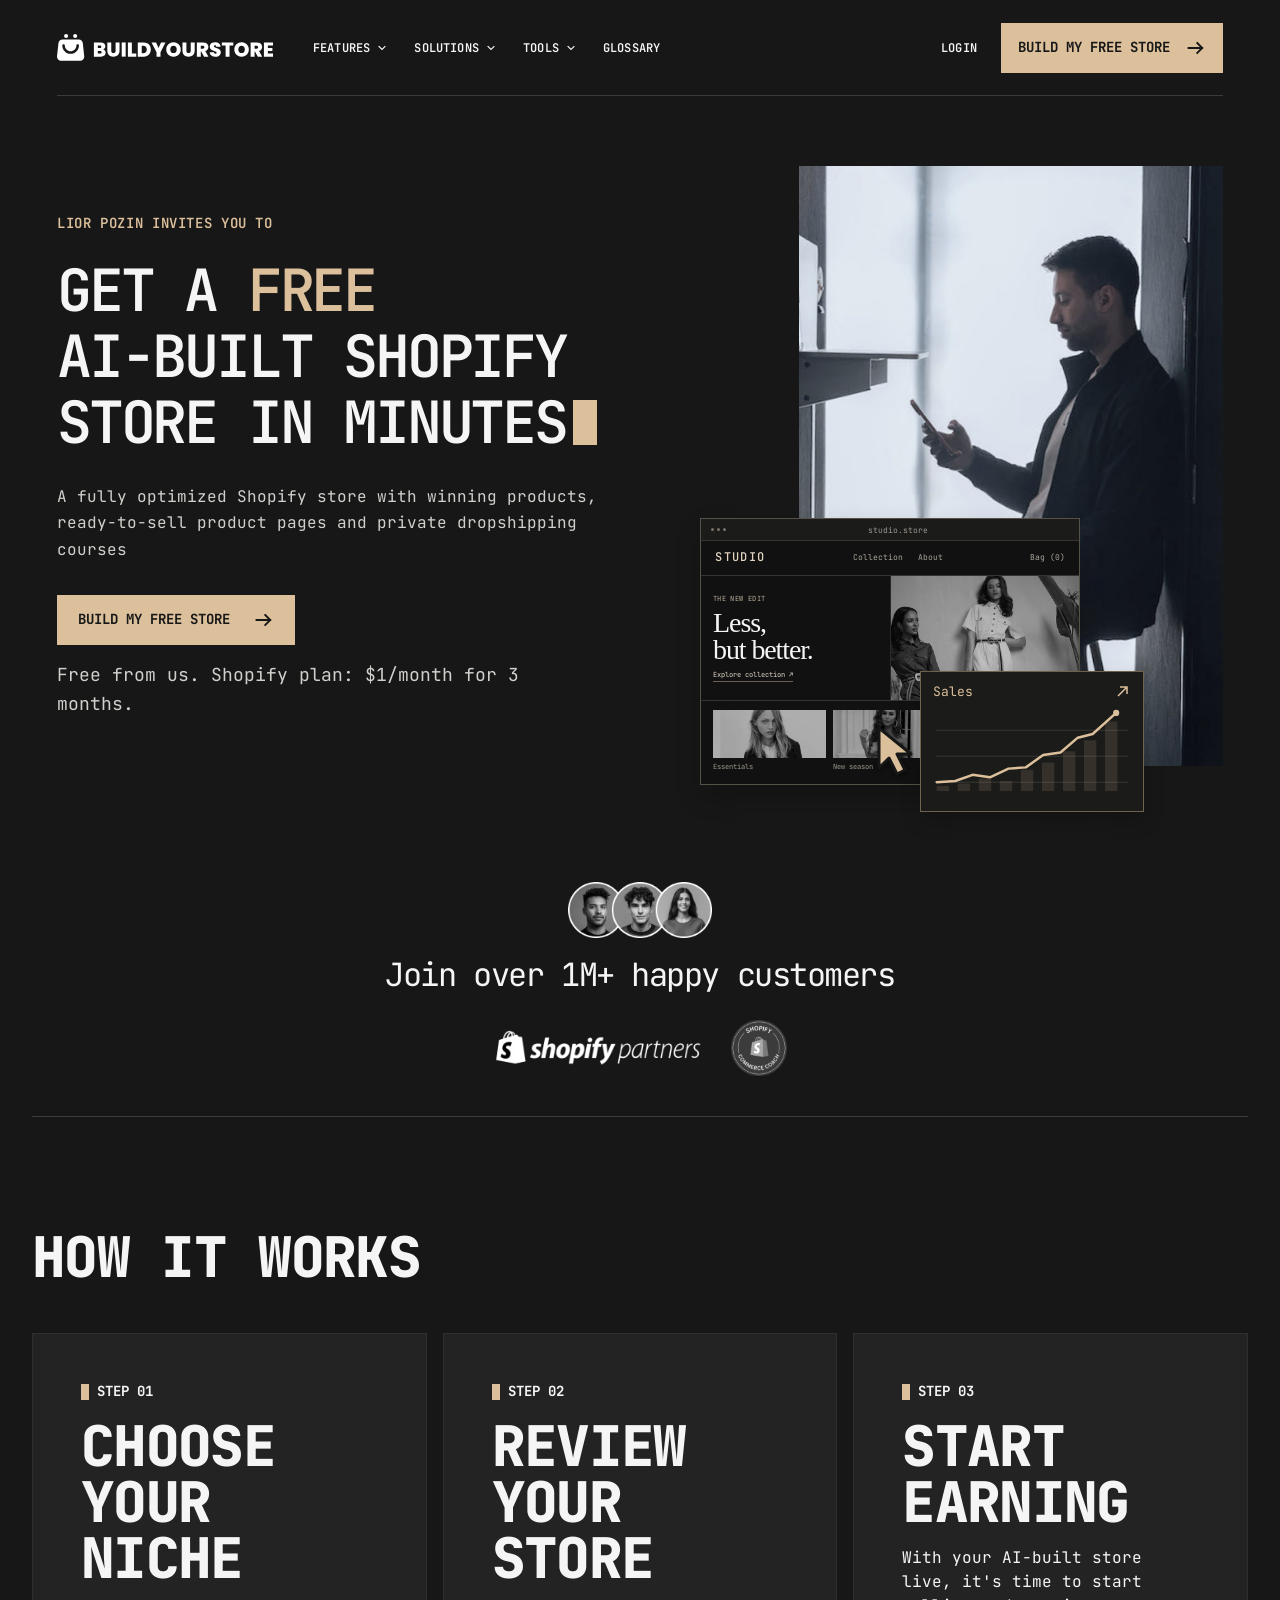
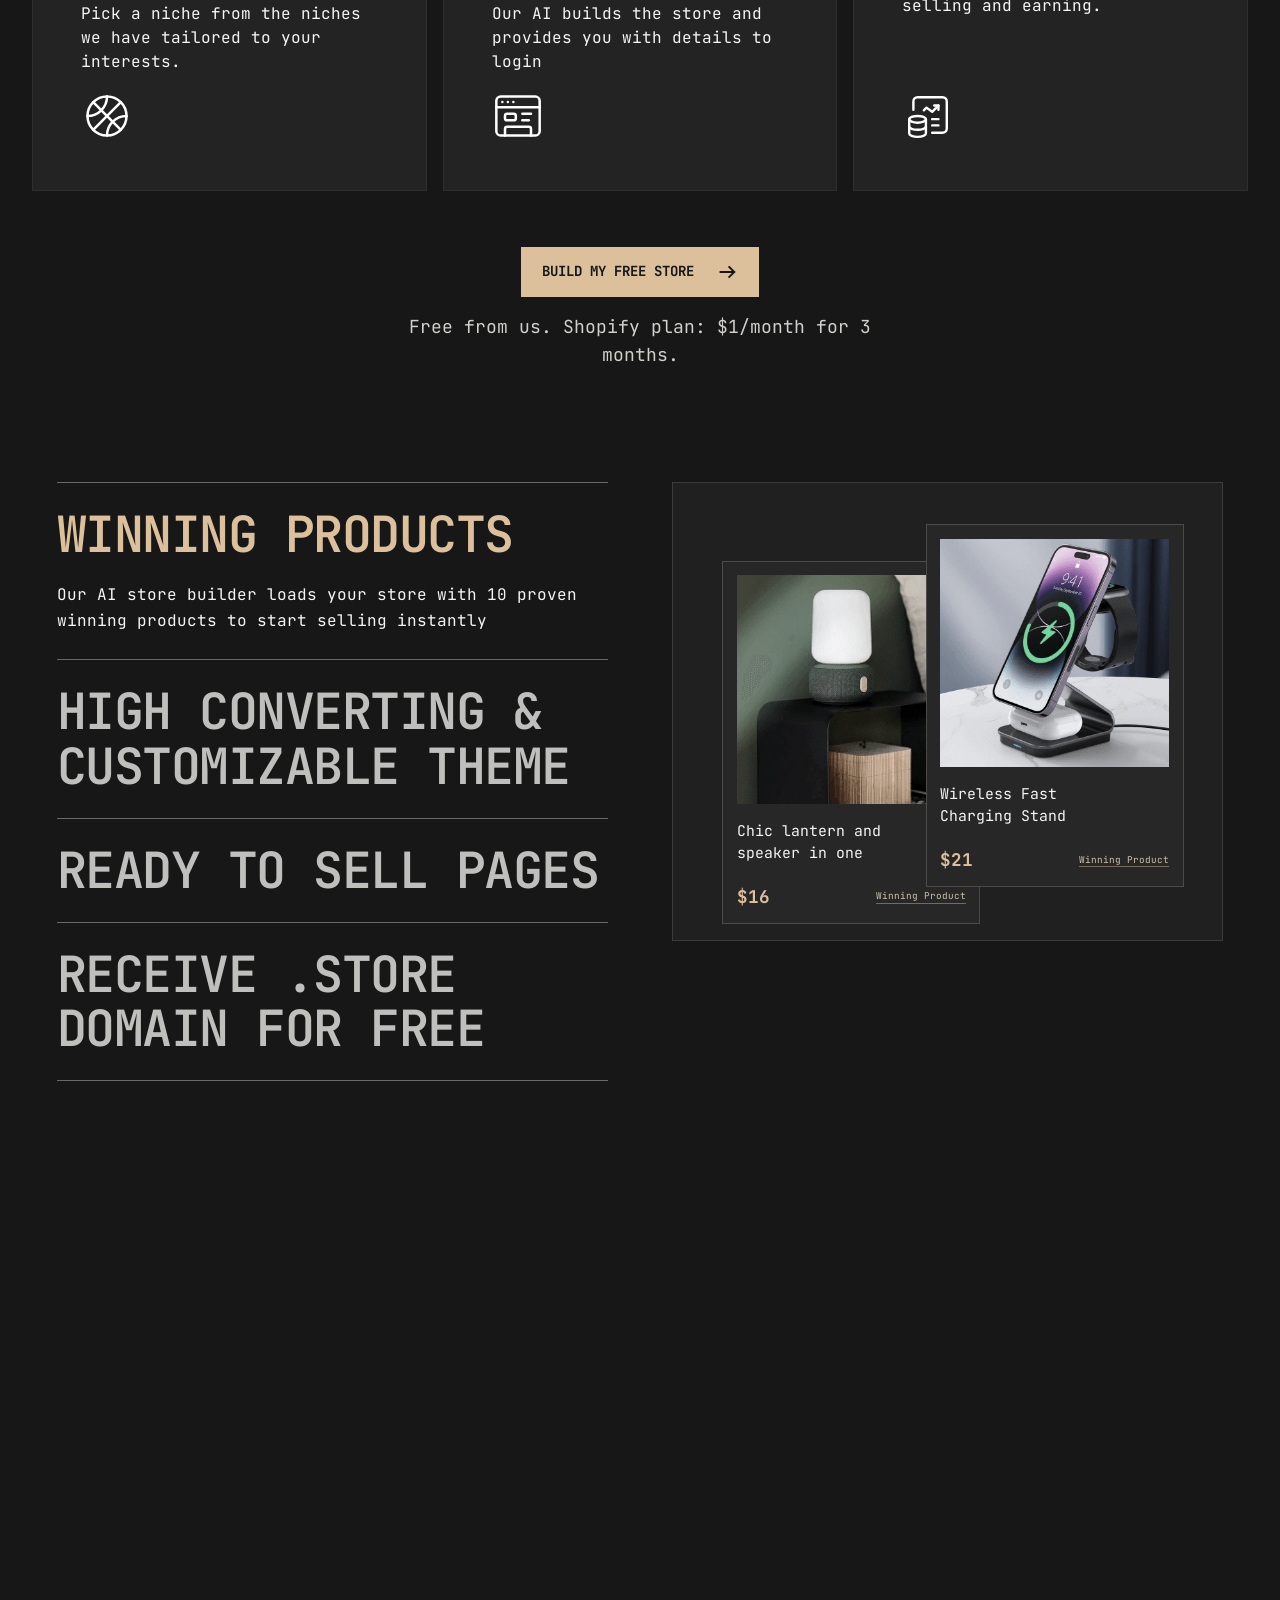
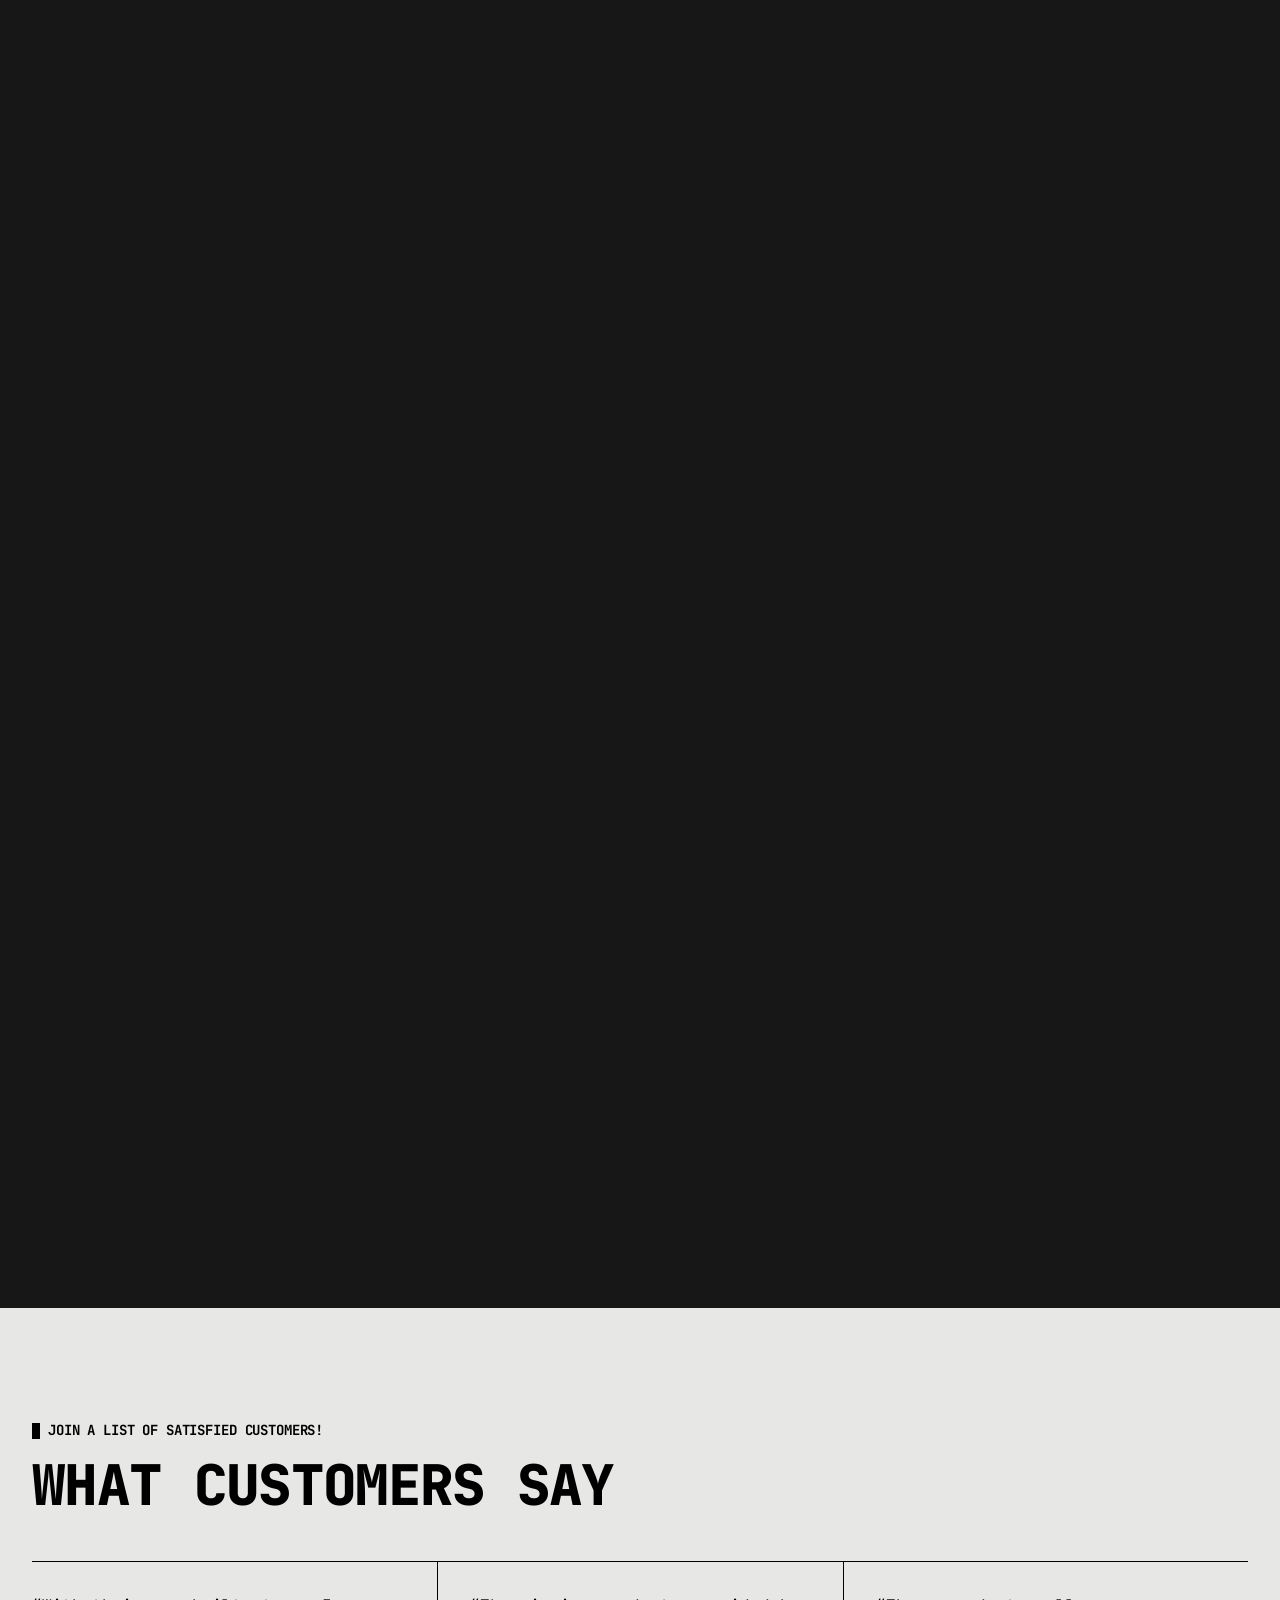
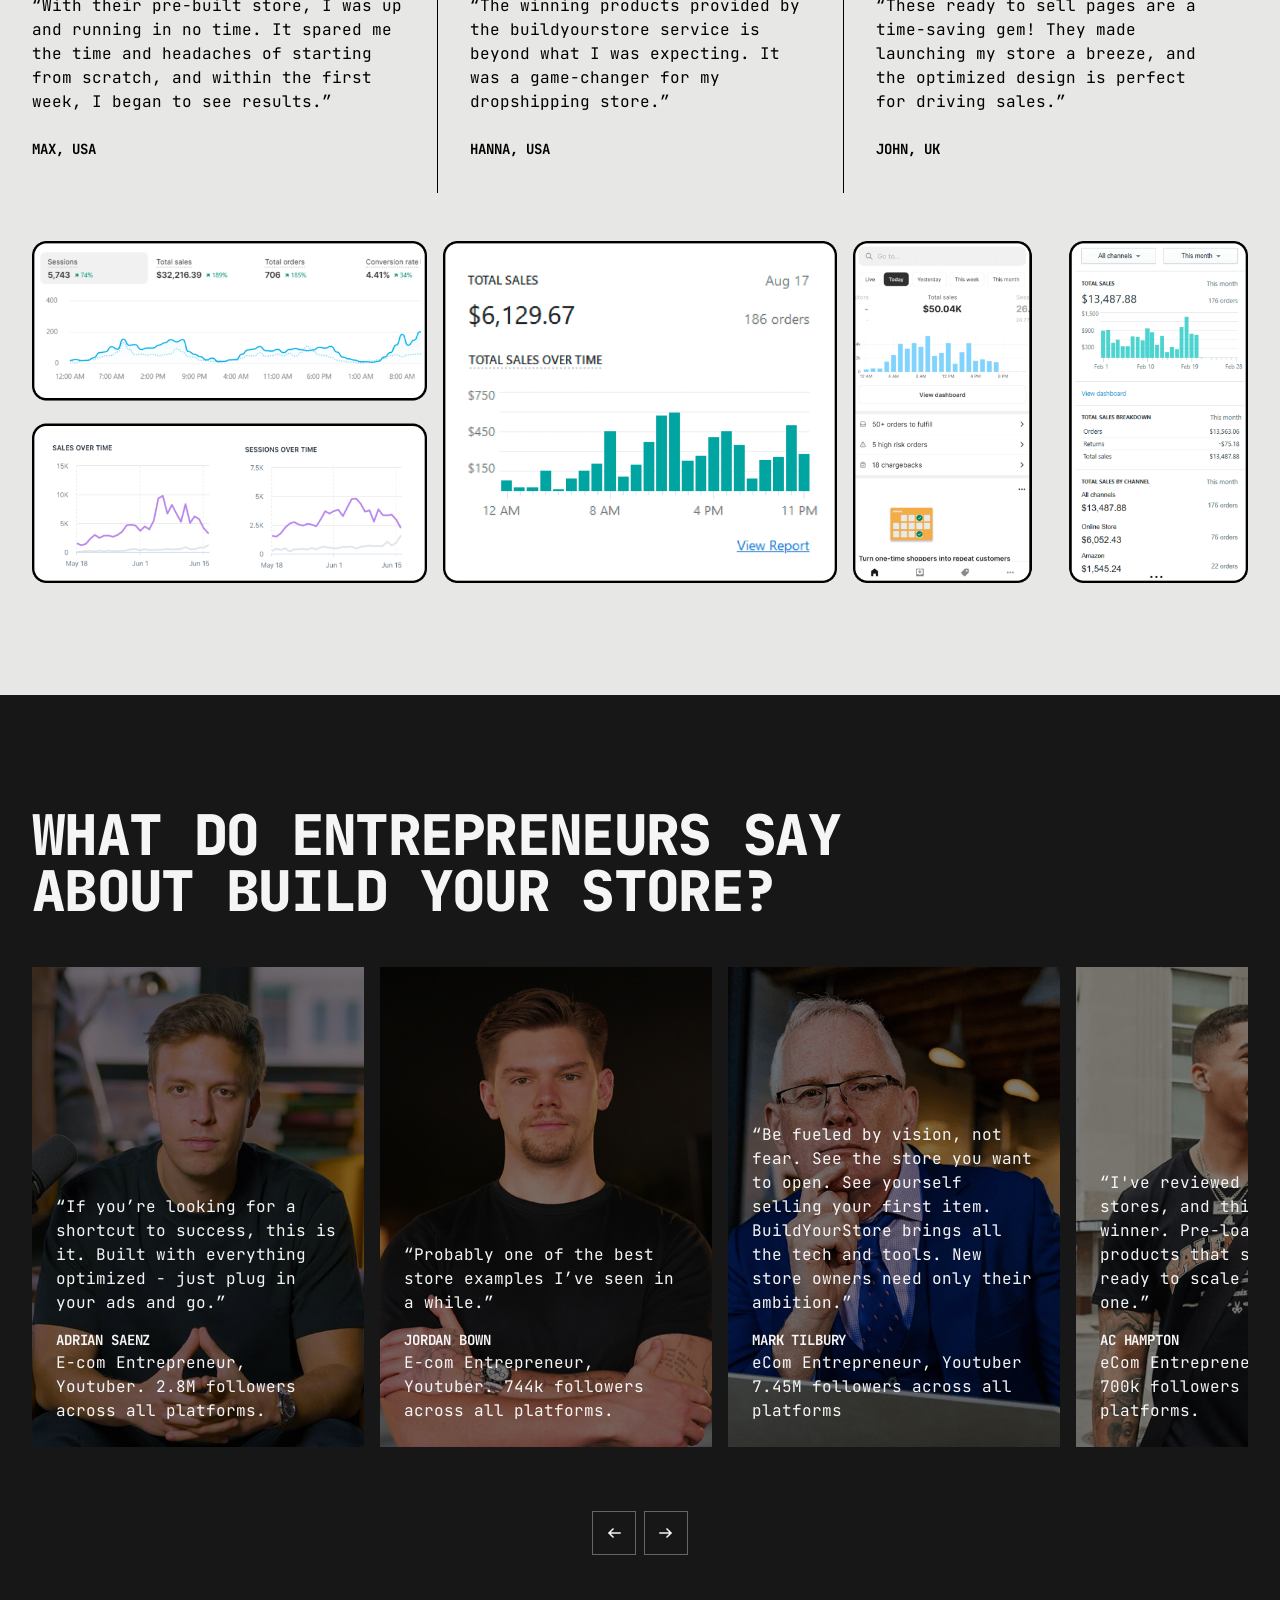
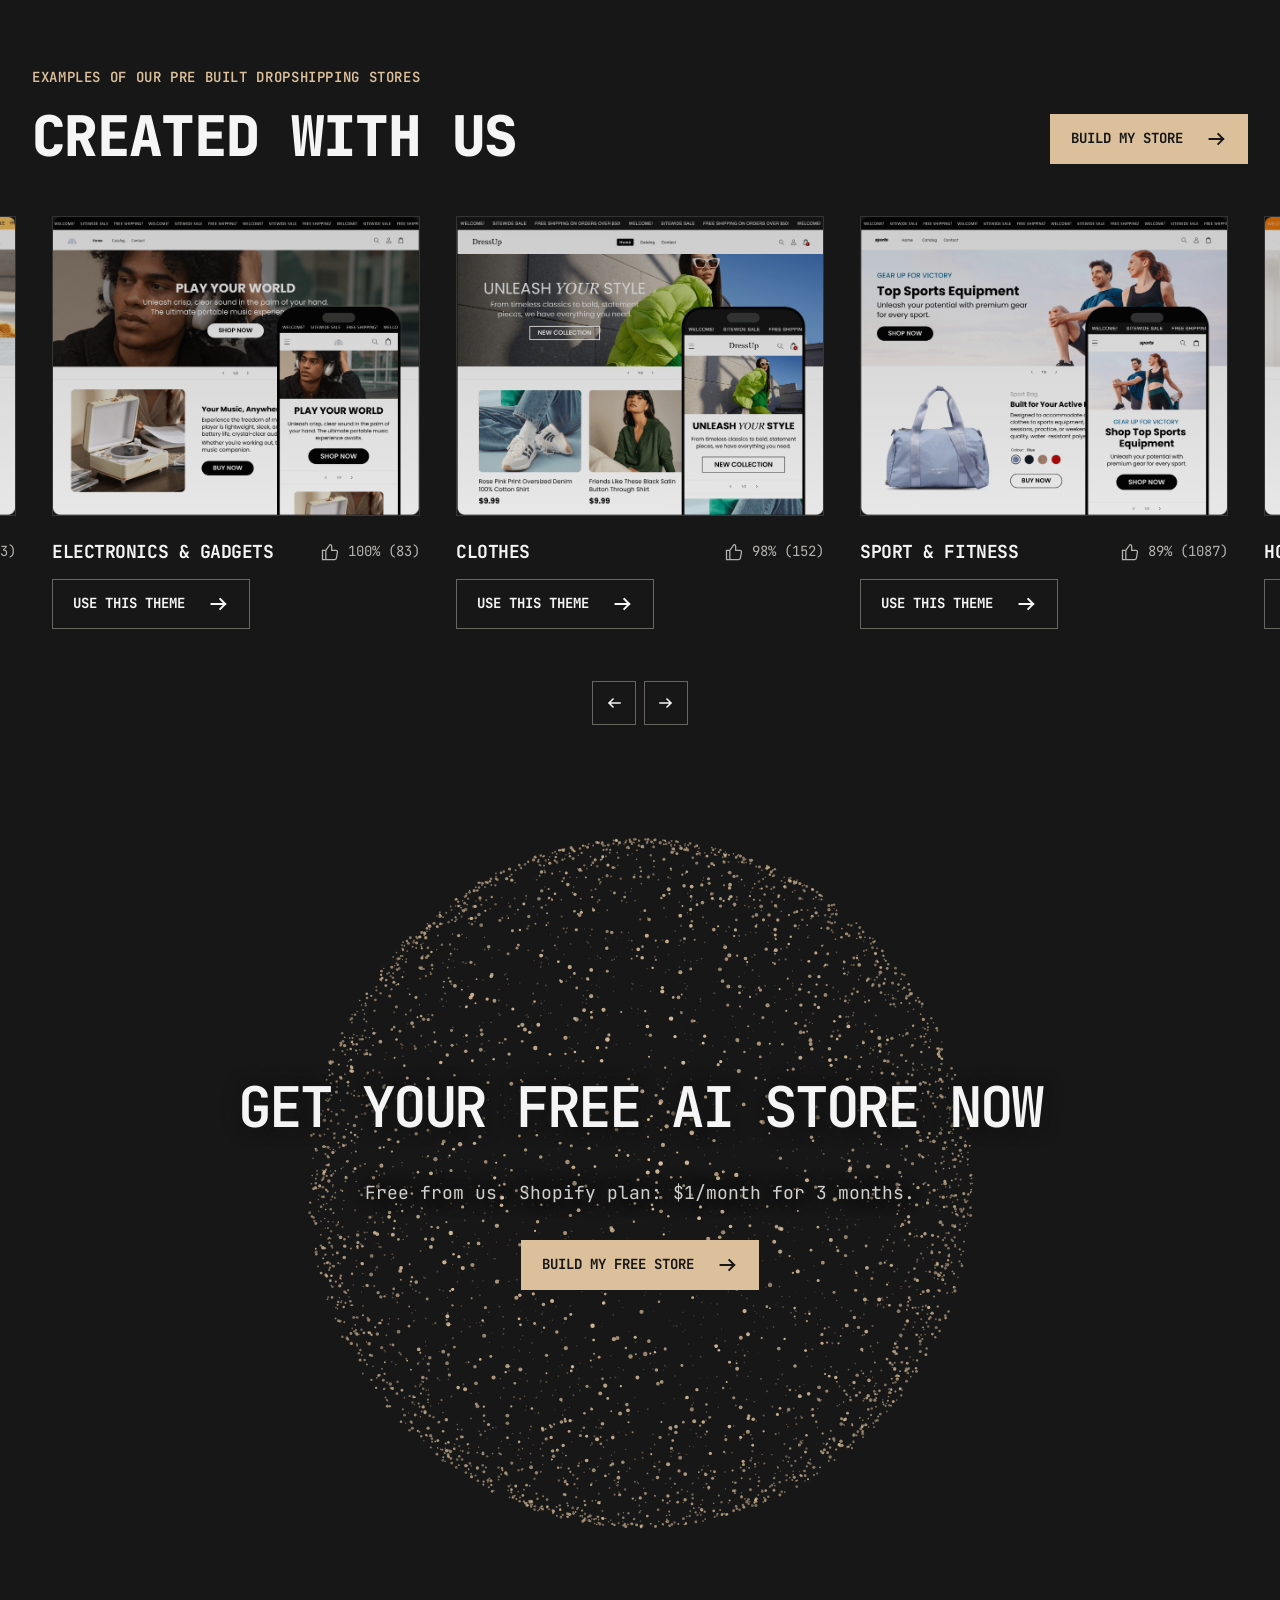
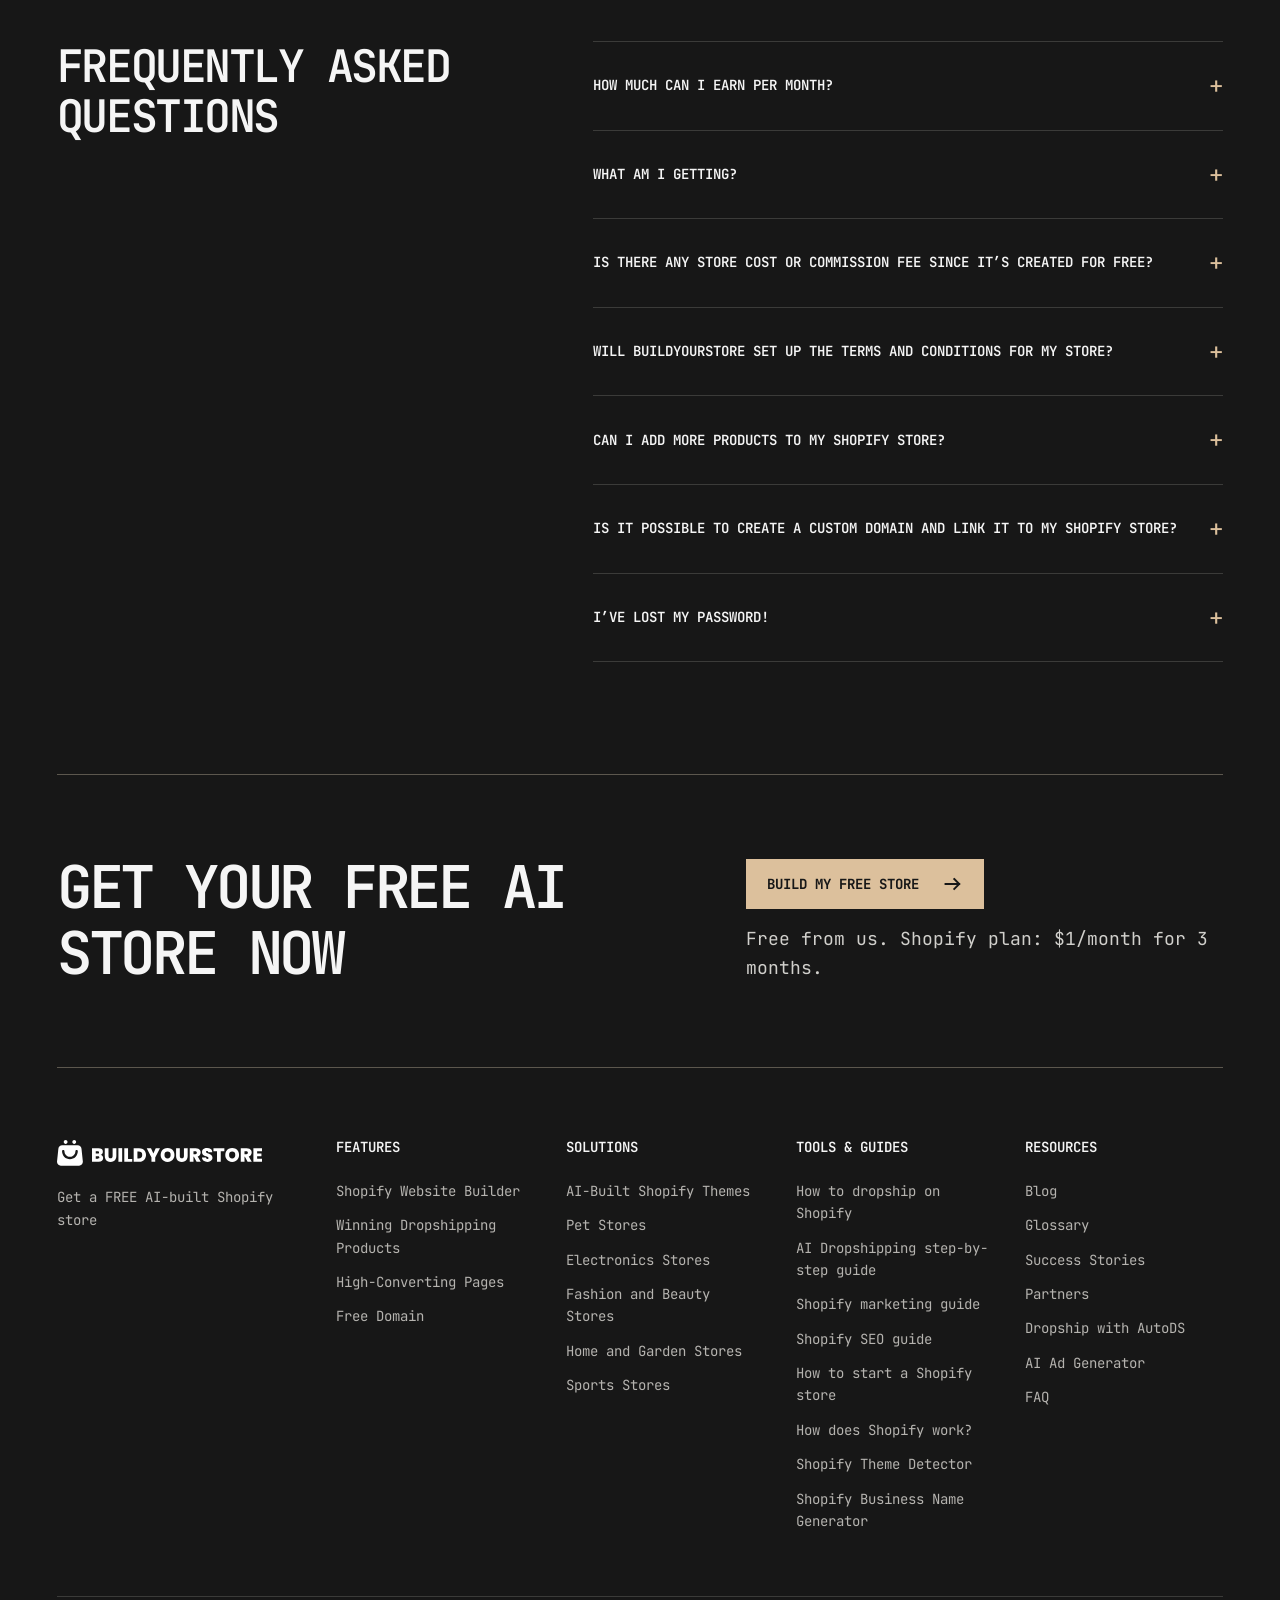
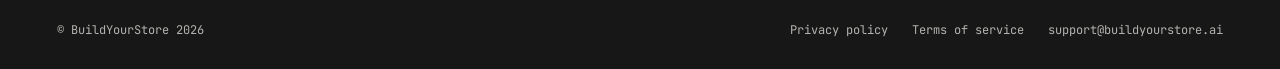
==== commit b7aaa957: "Landing A2: mobile and tablet versions - One type scale below 1100px: 28/600 headings, 20/600 item t" ====
--- a/concepts/concept-a2.html
+++ b/concepts/concept-a2.html
@@ -1,2 +1,2 @@
 <!doctype html>
-<html lang="en"><head><meta charset="utf-8"><meta name="viewport" content="width=device-width, initial-scale=1"><meta name="color-scheme" content="dark"><title>BYS · A2 — Editorial Features</title><link rel="preconnect" href="https://fonts.googleapis.com"><link rel="preconnect" href="https://fonts.gstatic.com" crossorigin><link href="https://fonts.googleapis.com/css2?family=JetBrains+Mono:wght@400;600;700&display=swap" rel="stylesheet"><link rel="stylesheet" href="landing.css?v=a2-20261119-domain-preview"><script src="content.js?v=a2-20261119-cta4" defer></script><script src="landing.js?v=a2-20261119-domain-preview" defer></script><script src="theme-gallery.js?v=a2-20261119-gallery-cta" defer></script><script src="particle-cta.js?v=a2-20261119-pointer-repel" defer></script></head><body data-concept="a" data-feature-layout="editorial" data-hero-visual="modular-store"></body></html>+<html lang="en"><head><meta charset="utf-8"><meta name="viewport" content="width=device-width, initial-scale=1"><meta name="color-scheme" content="dark"><title>BYS · A2 — Editorial Features</title><link rel="preconnect" href="https://fonts.googleapis.com"><link rel="preconnect" href="https://fonts.gstatic.com" crossorigin><link href="https://fonts.googleapis.com/css2?family=JetBrains+Mono:wght@400;600;700&display=swap" rel="stylesheet"><link rel="stylesheet" href="landing.css?v=a2-20261120-arrows-left"><script src="content.js?v=a2-20261119-cta4" defer></script><script src="landing.js?v=a2-20261120-arrows" defer></script><script src="theme-gallery.js?v=a2-20261120-gallery2" defer></script><script src="particle-cta.js?v=a2-20261120-sphere2" defer></script></head><body data-concept="a" data-feature-layout="editorial" data-hero-visual="modular-store"></body></html>
--- a/concepts/landing.css
+++ b/concepts/landing.css
@@ -70,7 +70,8 @@
 .hero-product img { width: 100%; height: 100%; object-fit: cover; object-position: top; filter: saturate(.45); }
 .trust { display: flex; align-items: center; justify-content: space-between; gap: 32px; border-block: 1px solid var(--line); padding-block: 26px; }
 .trust-badges,.trust-customers { display: flex; align-items: center; gap: 28px; }
-.partner { width: 210px; height: auto; filter: grayscale(1) brightness(0) invert(1); }
+/* One logo at every width; only its size changes. The "S" stays visible as a dark cut-out. */
+.partner { width: 210px; height: auto; filter: grayscale(1) invert(1) brightness(3); }
 .coach { width: 64px; height: auto; filter: grayscale(1); }
 .avatars { width: 92px; height: auto; filter: grayscale(1); }
 .trust-customers p { font-size: 14px; max-width: 250px; }
@@ -532,6 +533,29 @@
 [data-feature-layout="editorial"] .feature-gallery { min-width: 0; }
 [data-feature-layout="editorial"] .feature-frame { width: 100%; aspect-ratio: 6 / 5; }
 [data-feature-layout="editorial"] .feature-frame[hidden] { display: none; }
+/* Below desktop: no scroll switching. Every feature shows as picture → title → text
+   (Olena 2026-11-20: "має бути картинка, потім текст"). */
+@media (max-width: 1099px) {
+  [data-feature-layout="editorial"] .editorial-feature-stage { grid-template-columns: minmax(0, 1fr); gap: 0; }
+  [data-feature-layout="editorial"] .feature-index,
+  [data-feature-layout="editorial"] .feature-gallery,
+  [data-feature-layout="editorial"] .feature-index-item { display: contents; }
+  [data-feature-layout="editorial"] .feature-frame[hidden],
+  [data-feature-layout="editorial"] .feature-index-item p[hidden] { display: block; }
+  [data-feature-layout="editorial"] .feature-index h2 { margin-top: 24px; font-size: 28px; }
+  [data-feature-layout="editorial"] .feature-index-button,
+  [data-feature-layout="editorial"] .feature-index-button:hover { color: var(--accent); pointer-events: none; }
+  [data-feature-layout="editorial"] .feature-index-item p { margin-top: 16px; }
+  [data-feature-layout="editorial"] .feature-frame:not(:first-child) { margin-top: 56px; }
+  [data-feature-layout="editorial"] .feature-frame:nth-child(1) { order: 0; }
+  [data-feature-layout="editorial"] .feature-index-item:nth-child(1) > * { order: 1; }
+  [data-feature-layout="editorial"] .feature-frame:nth-child(2) { order: 2; }
+  [data-feature-layout="editorial"] .feature-index-item:nth-child(2) > * { order: 3; }
+  [data-feature-layout="editorial"] .feature-frame:nth-child(3) { order: 4; }
+  [data-feature-layout="editorial"] .feature-index-item:nth-child(3) > * { order: 5; }
+  [data-feature-layout="editorial"] .feature-frame:nth-child(4) { order: 6; }
+  [data-feature-layout="editorial"] .feature-index-item:nth-child(4) > * { order: 7; }
+}
 
 /* A2 feature CTA: the supplied black, white-particle sphere composition. */
 [data-feature-layout="editorial"] .editorial-features { padding-bottom: 0; }
@@ -575,6 +599,14 @@
   color: var(--muted);
 }
 .particle-cta-button { margin-top: 32px; }
+/* Phones: a shorter block, the sphere fills the width and the copy sits inside it. */
+@media (max-width: 700px) {
+  .particle-cta { height: 520px; }
+  .particle-cta-content { padding: 0 24px; }
+  .particle-cta-content h2 { font-size: 28px; }
+  .particle-cta-content p { margin-top: 24px; }
+  .particle-cta-button { margin-top: 24px; }
+}
 
 /* A2 desktop: keep the Shopify plan disclosure legible at every CTA placement. */
 @media (min-width: 1100px) {
@@ -595,6 +627,9 @@
     line-height: 1;
     letter-spacing: -.03em;
   }
+}
+/* A2 every width: the colour full-photo card (Olena 2026-11-20: "як на десктопі"). */
+@media all {
   [data-feature-layout="editorial"] .expert-slider { gap: 16px; scrollbar-width: none; }
   [data-feature-layout="editorial"] .expert-slider::-webkit-scrollbar { display: none; }
   [data-feature-layout="editorial"] .expert-card {
@@ -635,6 +670,13 @@
     color: var(--text);
   }
   [data-feature-layout="editorial"] .expert-quote .expert-role { margin-top: 0; color: var(--text); }
+}
+/* Phones and tablets: one card per screen with the next one peeking. */
+@media (max-width: 1099px) {
+  [data-feature-layout="editorial"] .expert-card { flex: 0 0 332px; }
+}
+@media (max-width: 700px) {
+  [data-feature-layout="editorial"] .expert-card { flex: 0 0 85%; height: 440px; }
 }
 
 
@@ -717,6 +759,20 @@
 
 .theme-gallery-heading { display: flex; justify-content: space-between; align-items: flex-end; gap: 40px; }
 .theme-gallery-heading > .button { flex-shrink: 0; }
+/* Phones: the button goes under the heading at full width (it pushed the page wider). */
+@media (max-width: 700px) {
+  .theme-gallery-heading { flex-direction: column; align-items: stretch; gap: 24px; }
+  /* Same heading size as the other sections on phones; the next cards peek at both edges. */
+  .theme-gallery .section-heading h2 { font-size: 32px; }
+  .theme-gallery .section-heading.wrap { width: min(100% - 48px, 1376px); }
+  /* One card (85% of the column) + a slice of the next; arrows under the heading, as in the other sliders. */
+  .theme-gallery { --theme-card-width: calc((100vw - 48px) * .85); display: flex; flex-direction: column; }
+  .theme-gallery .theme-gallery-heading { order: 0; margin-bottom: 32px; }
+  .theme-gallery .theme-controls { order: 3; justify-content: flex-start; width: min(100% - 48px, 1376px); margin: 24px auto 0; }
+  /* Hide the previous card's sliver in the left gutter: only the next card peeks. */
+  .theme-gallery .theme-viewport { order: 2; clip-path: inset(-8px -8px -8px 24px); }
+  .theme-track { gap: 16px; }
+}
 
 /* A2: restore the light editorial customer proof section. */
 @media (min-width: 1100px) {
@@ -755,7 +811,7 @@
   [data-feature-layout="editorial"] .trust-customers p { max-width: none; font-size: 32px; line-height: 1.3; letter-spacing: -.045em; }
   [data-feature-layout="editorial"] .trust .avatars { width: 144px; }
   [data-feature-layout="editorial"] .trust-badges { justify-content: center; gap: 28px; }
-  [data-feature-layout="editorial"] .trust .partner { width: 210px; filter: grayscale(1) invert(1) brightness(3); }
+  [data-feature-layout="editorial"] .trust .partner { width: 210px; }
   [data-feature-layout="editorial"] .trust .coach { width: 56px; }
 }
 
@@ -772,6 +828,19 @@
   width: 400px;
   height: 284px;
   pointer-events: none;
+}
+/* Below desktop: pinned to the portrait's bottom-left and scaled to its width
+   (--fit is set in landing.js), so it never spills onto the trust row. */
+@media (max-width: 1099px) {
+  [data-hero-visual="modular-store"] .hero-composition {
+    left: 0;
+    top: auto;
+    bottom: 12px;
+    transform-origin: 0 100%;
+    transform: scale(var(--fit, 1));
+  }
+  /* Same photo treatment as desktop. */
+  [data-concept="a"] .hero-art .portrait { filter: none; }
 }
 .hero-black-store { position: relative; width: 380px; background: #111; border: 1px solid #555148; color: #f5f5f5; box-shadow: 0 12px 24px #0003; }
 .hero-store-browser { height: 22px; display: flex; justify-content: space-between; align-items: center; padding: 0 10px; border-bottom: 1px solid #37342f; background: #1b1b1a; color: #9d9991; font-size: 8px; line-height: 1; }
@@ -812,3 +881,111 @@
 .domain-year-offer { position: absolute; left: 7%; bottom: 12%; display: grid; gap: 1.5cqw; padding: 2.7cqw 3.2cqw; border: 1px solid #776a57; background: #171717; line-height: 1; }
 .domain-year-offer strong { color: #dcc09c; font-size: 6.6cqw; font-weight: 600; letter-spacing: -.04em; }
 .domain-year-offer > span { font-size: 2.1cqw; line-height: 1.3; letter-spacing: .02em; }
+
+/* A2 phones (Olena 2026-11-20 "роби повністю мобільну версію").
+   Sliders follow liorpozin.com on mobile: one card per view, arrows by the heading. */
+.customers .slider-controls { display: none; }
+@media (max-width: 700px) {
+  /* Hero photo lines up with the text column. */
+  /* Shorter photo + smaller store card (Olena 2026-11-20: "зменшену композицію"). */
+  [data-concept="a"] .hero-art { width: 100%; margin-left: 0; aspect-ratio: 1.3; }
+  /* The card hangs below the photo so Lior's phone stays visible (Olena 2026-11-20). */
+  [data-hero-visual="modular-store"] .hero-composition { bottom: -56px; }
+  [data-concept="a"] .hero-art { margin-bottom: 72px; }
+
+  /* How it works: icon left, text right. */
+  [data-feature-layout="editorial"] .step {
+    display: grid; grid-template-columns: 52px minmax(0, 1fr); grid-template-areas: "icon num" "icon title" "icon text";
+    column-gap: 20px; row-gap: 12px; align-content: start; min-height: 0; padding: 24px 0 0;
+  }
+  [data-feature-layout="editorial"] .step-top { grid-area: num; }
+  [data-feature-layout="editorial"] .step h3 { grid-area: title; margin: 0; font-size: 24px; }
+  /* Item titles (features, steps) 24px under the 32px section headings (Olena: "дуже великі заголовки"). */
+  [data-feature-layout="editorial"] .feature-index h2 { font-size: 24px; }
+  .particle-cta-content h2 { font-size: 32px; }
+  [data-feature-layout="editorial"] .step p { grid-area: text; margin: 0; font-size: 16px; }
+  [data-feature-layout="editorial"] .step-icon { grid-area: icon; width: 52px; height: 52px; margin: 0; align-self: start; }
+
+  /* Customers: one review per view with arrows; review screenshots swipe sideways. */
+  .customers .slider-controls { display: flex; }
+  .customer-quotes { display: flex; gap: 16px; overflow-x: auto; scroll-snap-type: x mandatory; scrollbar-width: none; }
+  .customer-quotes::-webkit-scrollbar,.customer-shots::-webkit-scrollbar { display: none; }
+  .customer-quotes figure,.customer-quotes figure + figure { flex: 0 0 100%; scroll-snap-align: start; border-left: 0; padding: 24px 0 0; }
+  .customer-quotes blockquote { font-size: 16px; }
+  .customer-shots { display: flex; gap: 16px; overflow-x: auto; scroll-snap-type: x mandatory; scrollbar-width: none; align-items: start; }
+  .customer-shots img { flex: 0 0 85%; min-width: 0; scroll-snap-align: start; filter: none; }
+}
+/* Below desktop the features end with the same space as the other sections (Olena: "приплюснута"). */
+@media (max-width: 1099px) {
+  [data-feature-layout="editorial"] .editorial-features { padding-bottom: 64px; }
+}
+
+/* A2 phones and tablets — one type scale for the whole page (Olena 2026-11-20, agreed scale).
+   Phones (≤700):
+   5 styles, 4 sizes: Heading 28/600 (H1 + section headings) · Item title 20/600 (Olena: "ще менші") ·
+   Body 16/400 · Label 16/600 (buttons, names, FAQ questions) · Small 14/400 (secondary text).
+   Tablets (701–1099) use exactly the same sizes (Olena 2026-11-20).
+   Illustration labels inside the artboards are exempt. */
+body[data-concept] { --type-heading: 28px; --type-item: 20px; }
+@media (max-width: 1099px) {
+  body[data-concept] main h1,
+  body[data-concept] main h2,
+  body[data-concept] .theme-gallery .section-heading h2,
+  body[data-concept] .particle-cta-content h2 { font-size: var(--type-heading); font-weight: 600; line-height: 1.12; }
+  body[data-concept] .feature-index h2,
+  body[data-concept] .step h3 { font-size: var(--type-item); font-weight: 600; line-height: 1.2; }
+  body[data-concept] .step p,
+  body[data-concept] .feature-index-item p,
+  body[data-concept] .hero-description,
+  body[data-concept] .customer-quotes blockquote,
+  body[data-concept] .faq-answer p,
+  body[data-concept] .particle-cta-content p { font-size: 16px; font-weight: 400; }
+  body[data-concept] .button,
+  body[data-concept] .expert-quote h3,
+  body[data-concept] .theme-gallery .store-meta h3,
+  body[data-concept] .faq summary,
+  body[data-concept] .site-footer h3 { font-size: 16px; font-weight: 600; }
+  body[data-concept] .eyebrow,
+  body[data-concept] .cta-note,
+  body[data-concept] .trust-customers p,
+  body[data-concept] .step-number,
+  body[data-concept] .customer-quotes figcaption,
+  body[data-concept] .store-rating,
+  body[data-concept] .site-footer a,
+  body[data-concept] .desktop-nav summary,
+  body[data-concept] .desktop-nav > a,
+  body[data-concept] .header-actions .login,
+  body[data-concept] .site-footer p { font-size: 14px; font-weight: 400; }
+}
+
+/* Tablets: How it works icons sit on one line at the top of each step (they floated at
+   different heights under texts of different length). */
+@media (min-width: 701px) and (max-width: 1099px) {
+  [data-feature-layout="editorial"] .step { display: flex; flex-direction: column; gap: 12px; }
+  [data-feature-layout="editorial"] .step-top { margin: 0; }
+  [data-feature-layout="editorial"] .step h3,
+  [data-feature-layout="editorial"] .step p { margin: 0; }
+  [data-feature-layout="editorial"] .step-icon { order: -1; width: 44px; height: 44px; margin: 0 0 8px; object-fit: contain; }
+}
+
+/* Slider arrows sit under the cards, where the thumb already is (Olena 2026-11-20:
+   "стрілки зверху секції … незручно"). Phones/tablets: left-aligned; desktop: centred. */
+.experts .slider-controls,
+.customers .slider-controls { margin-top: 24px; }
+@media (min-width: 1100px) {
+  .experts .slider-controls { justify-content: center; margin-top: 48px; }
+}
+
+/* Phones/tablets: the sphere's text stays inside the (smaller) sphere. */
+@media (max-width: 1099px) {
+  .particle-cta-content { width: min(72vw, 360px); margin-inline: auto; padding: 0; }
+}
+
+/* Sphere copy stays legible over the gold particles (Olena 2026-11-20: "текст не видно через колір"):
+   a soft halo in the page background colour hides the dots right behind the letters,
+   and below desktop the note uses the main text colour instead of the muted grey. */
+.particle-cta-content h2,
+.particle-cta-content p { text-shadow: 0 0 4px var(--bg), 0 0 10px var(--bg), 0 0 18px var(--bg); }
+@media (max-width: 1099px) {
+  .particle-cta-content p { color: var(--text); }
+}
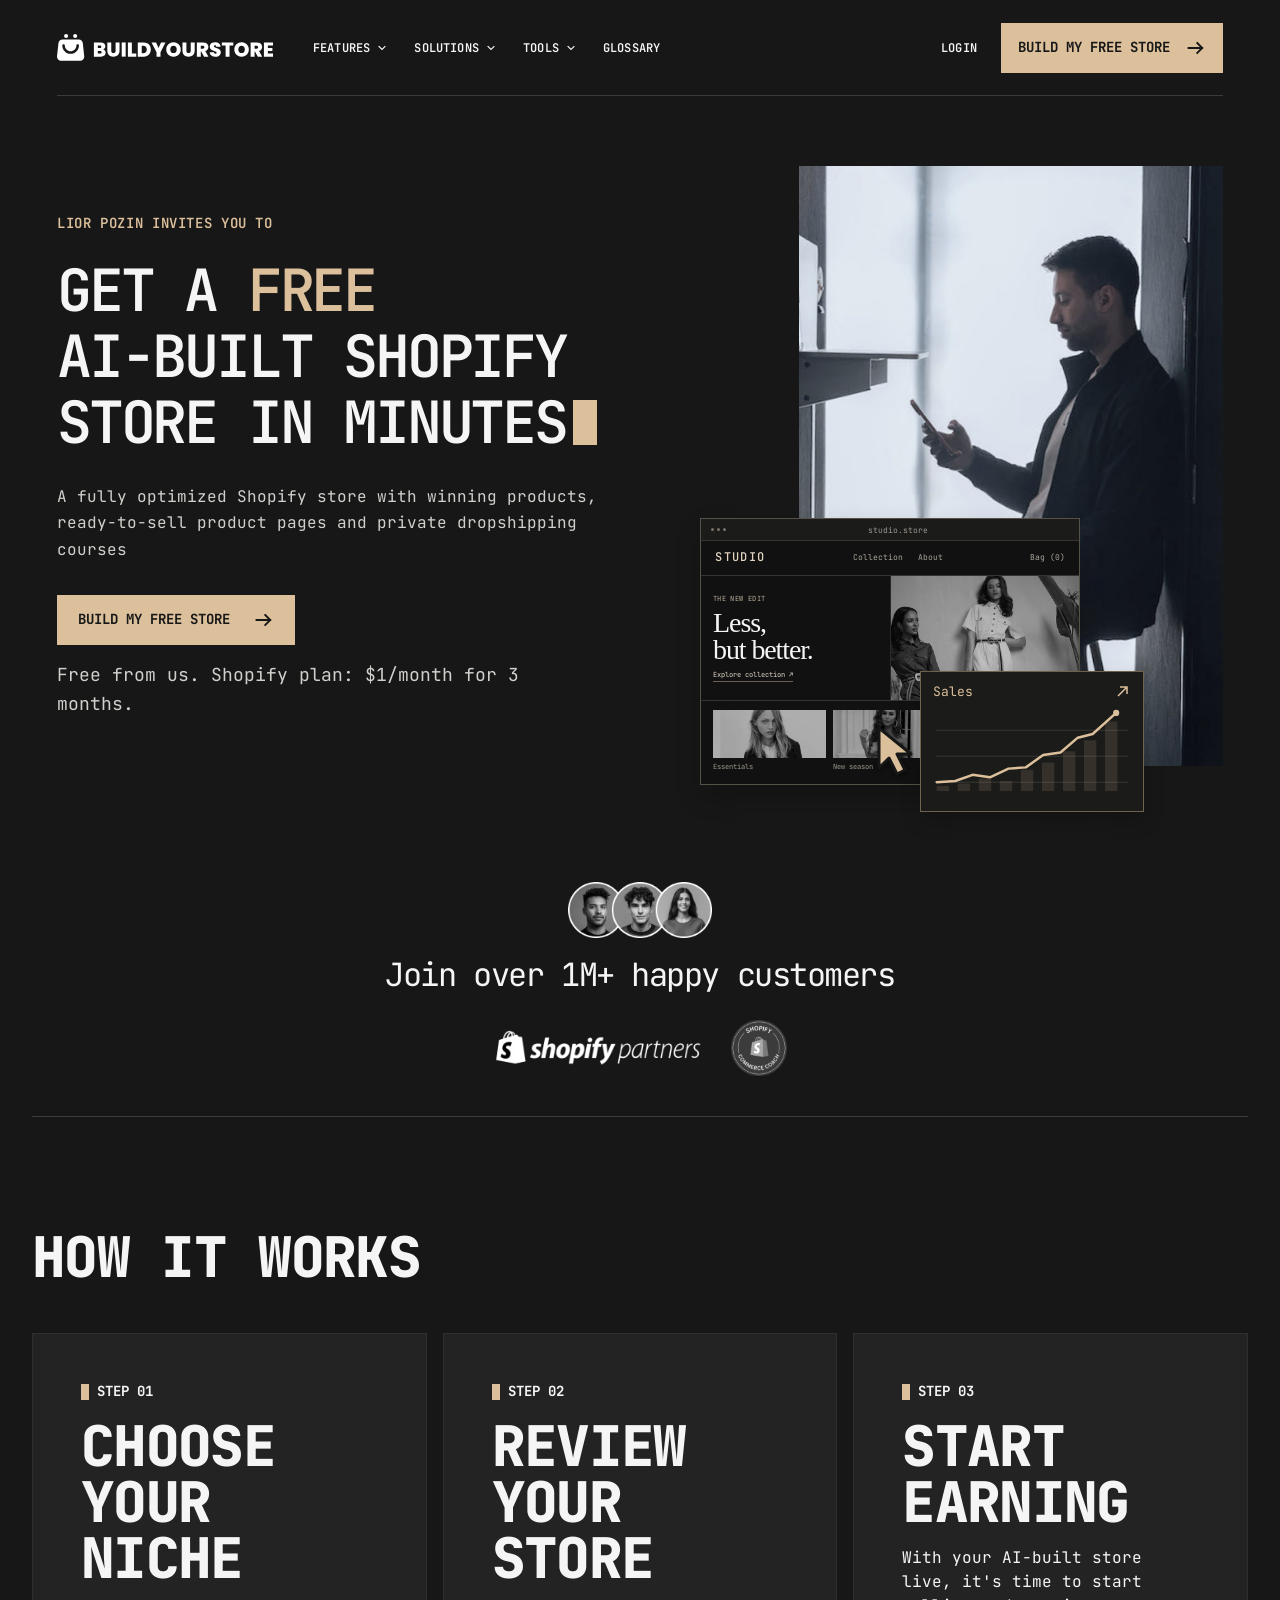
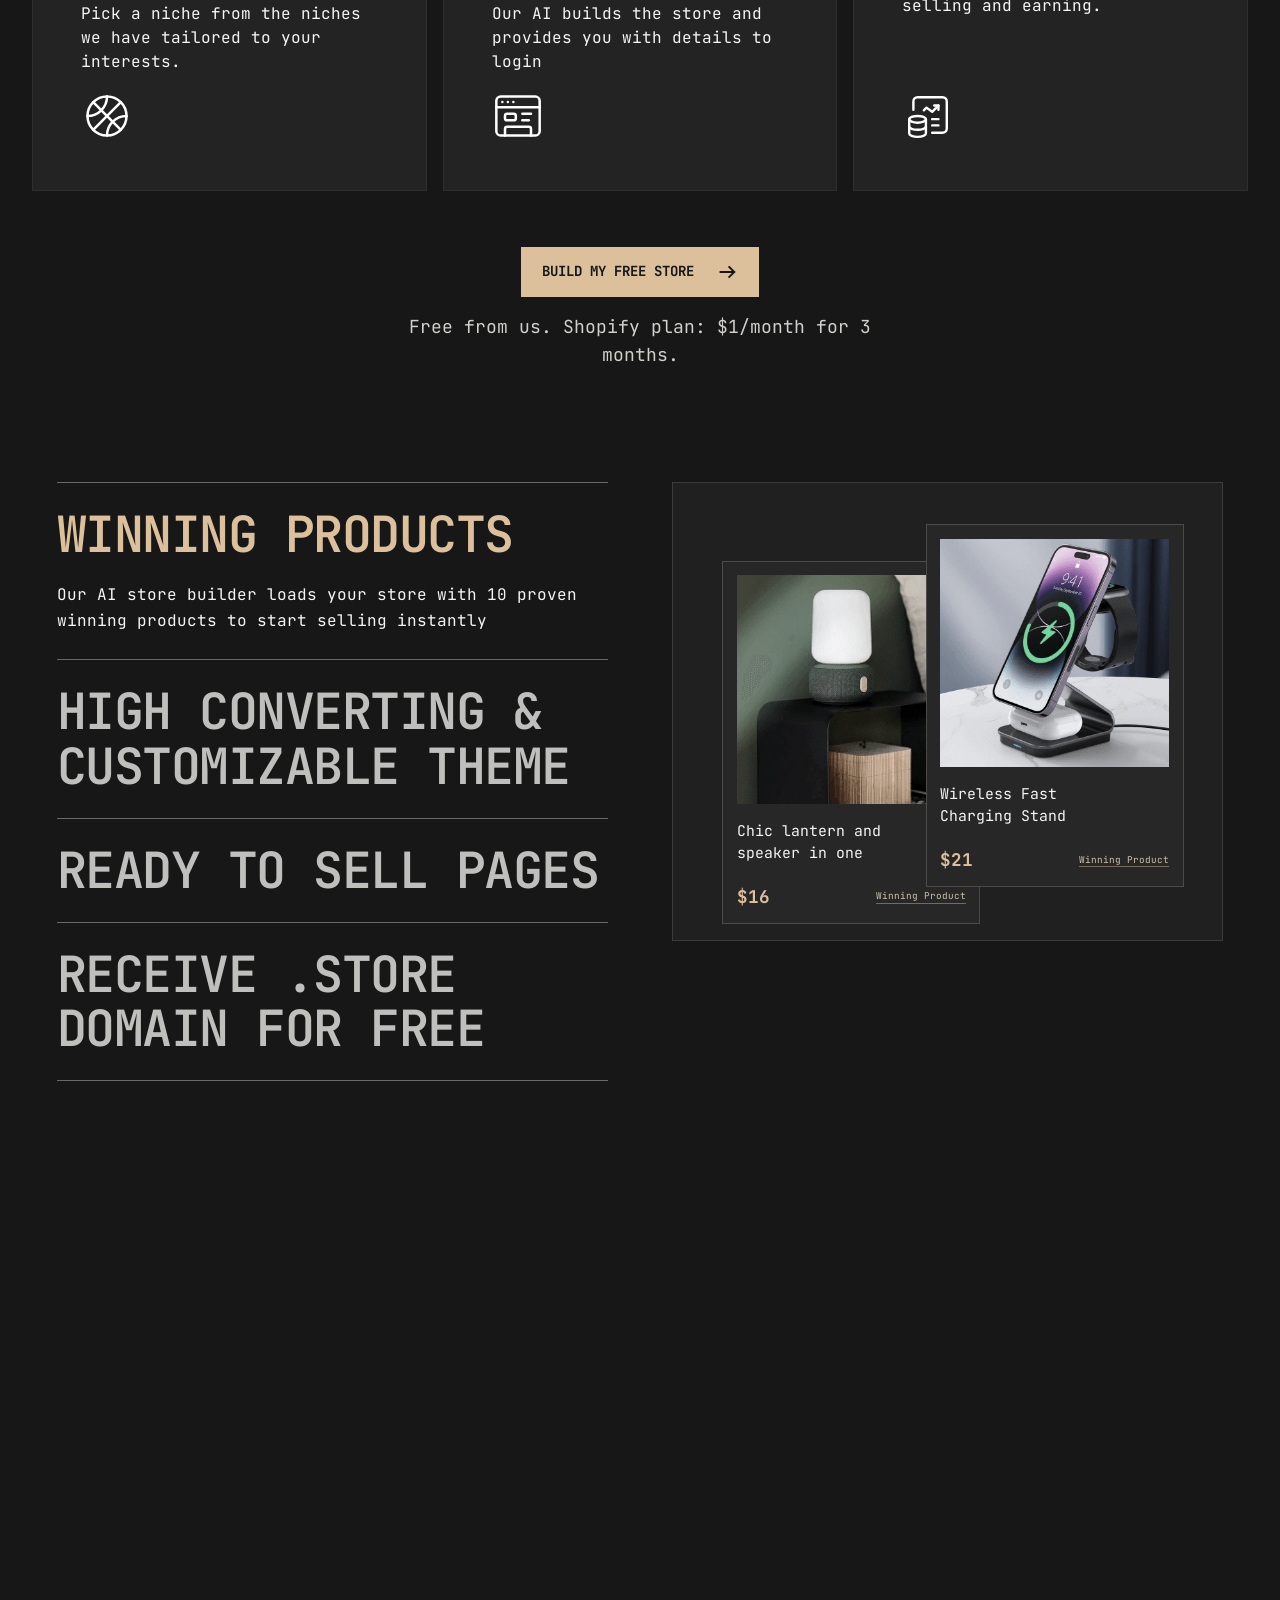
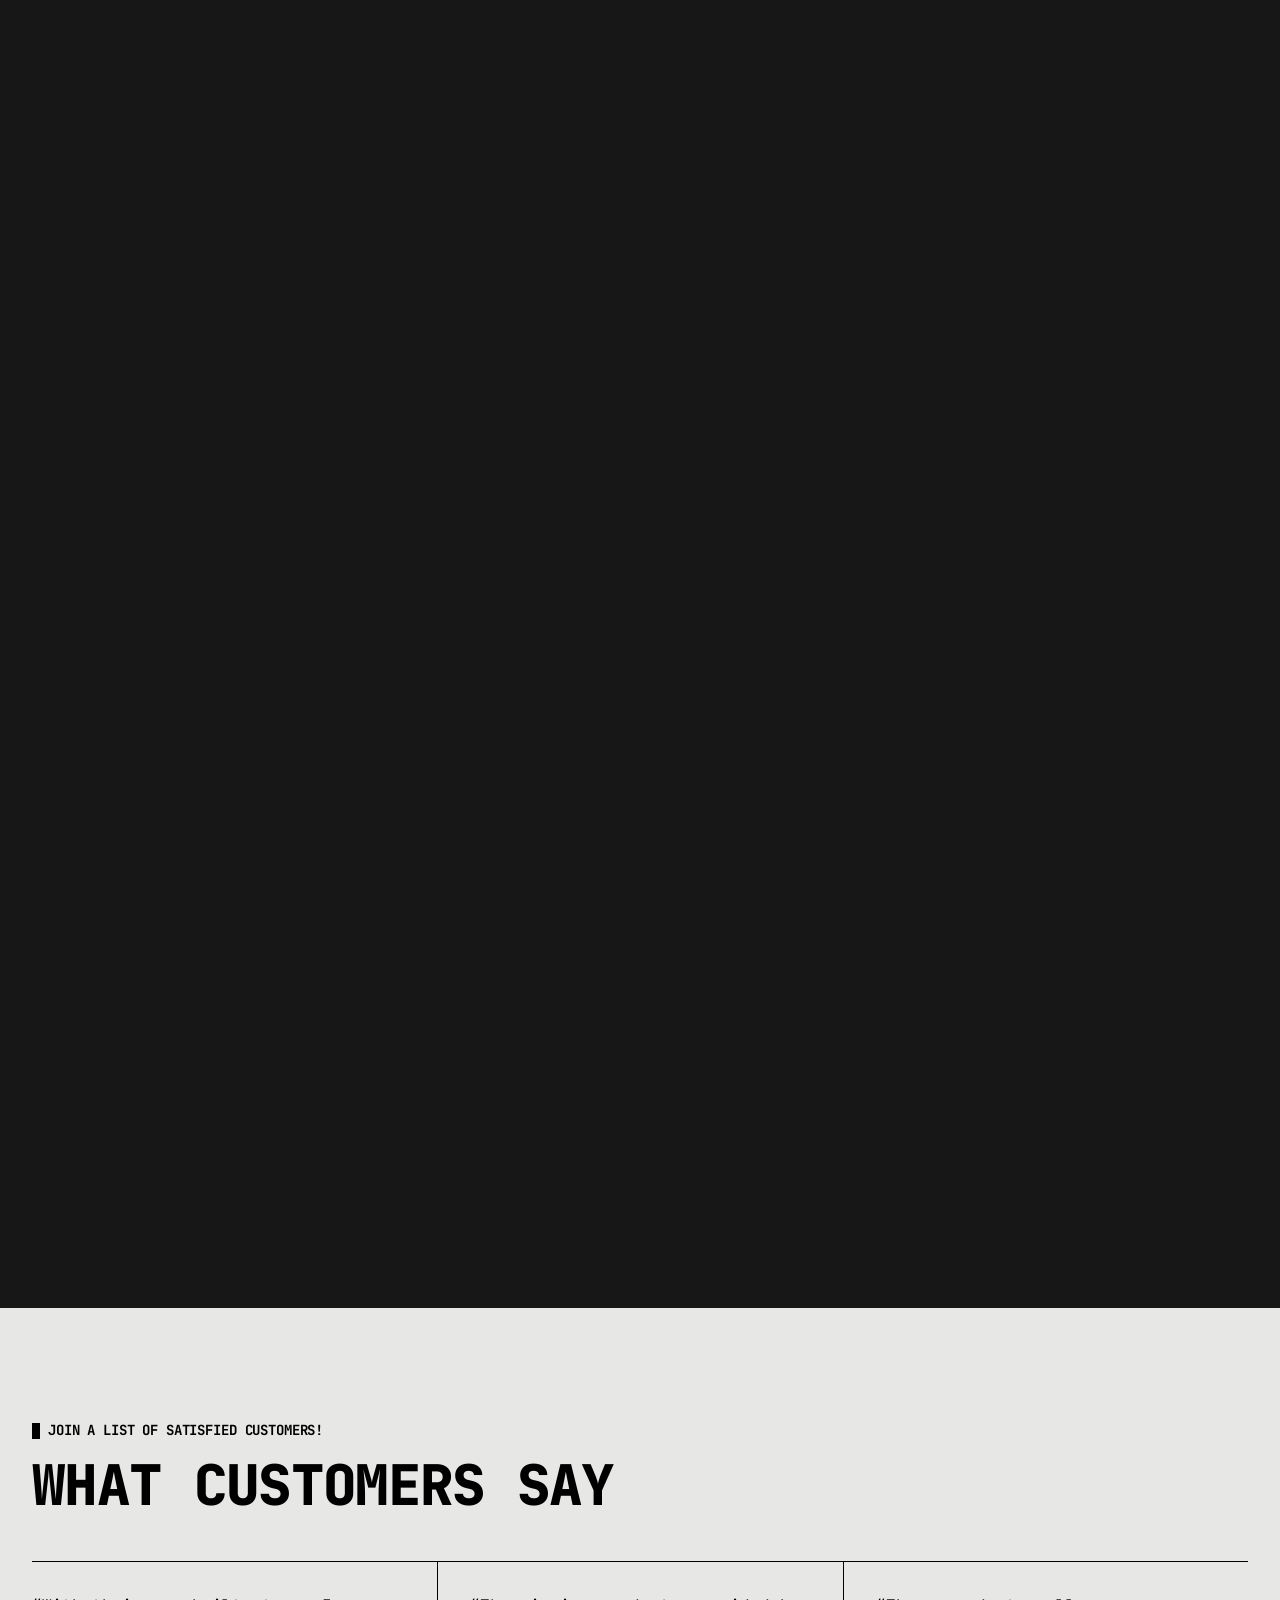
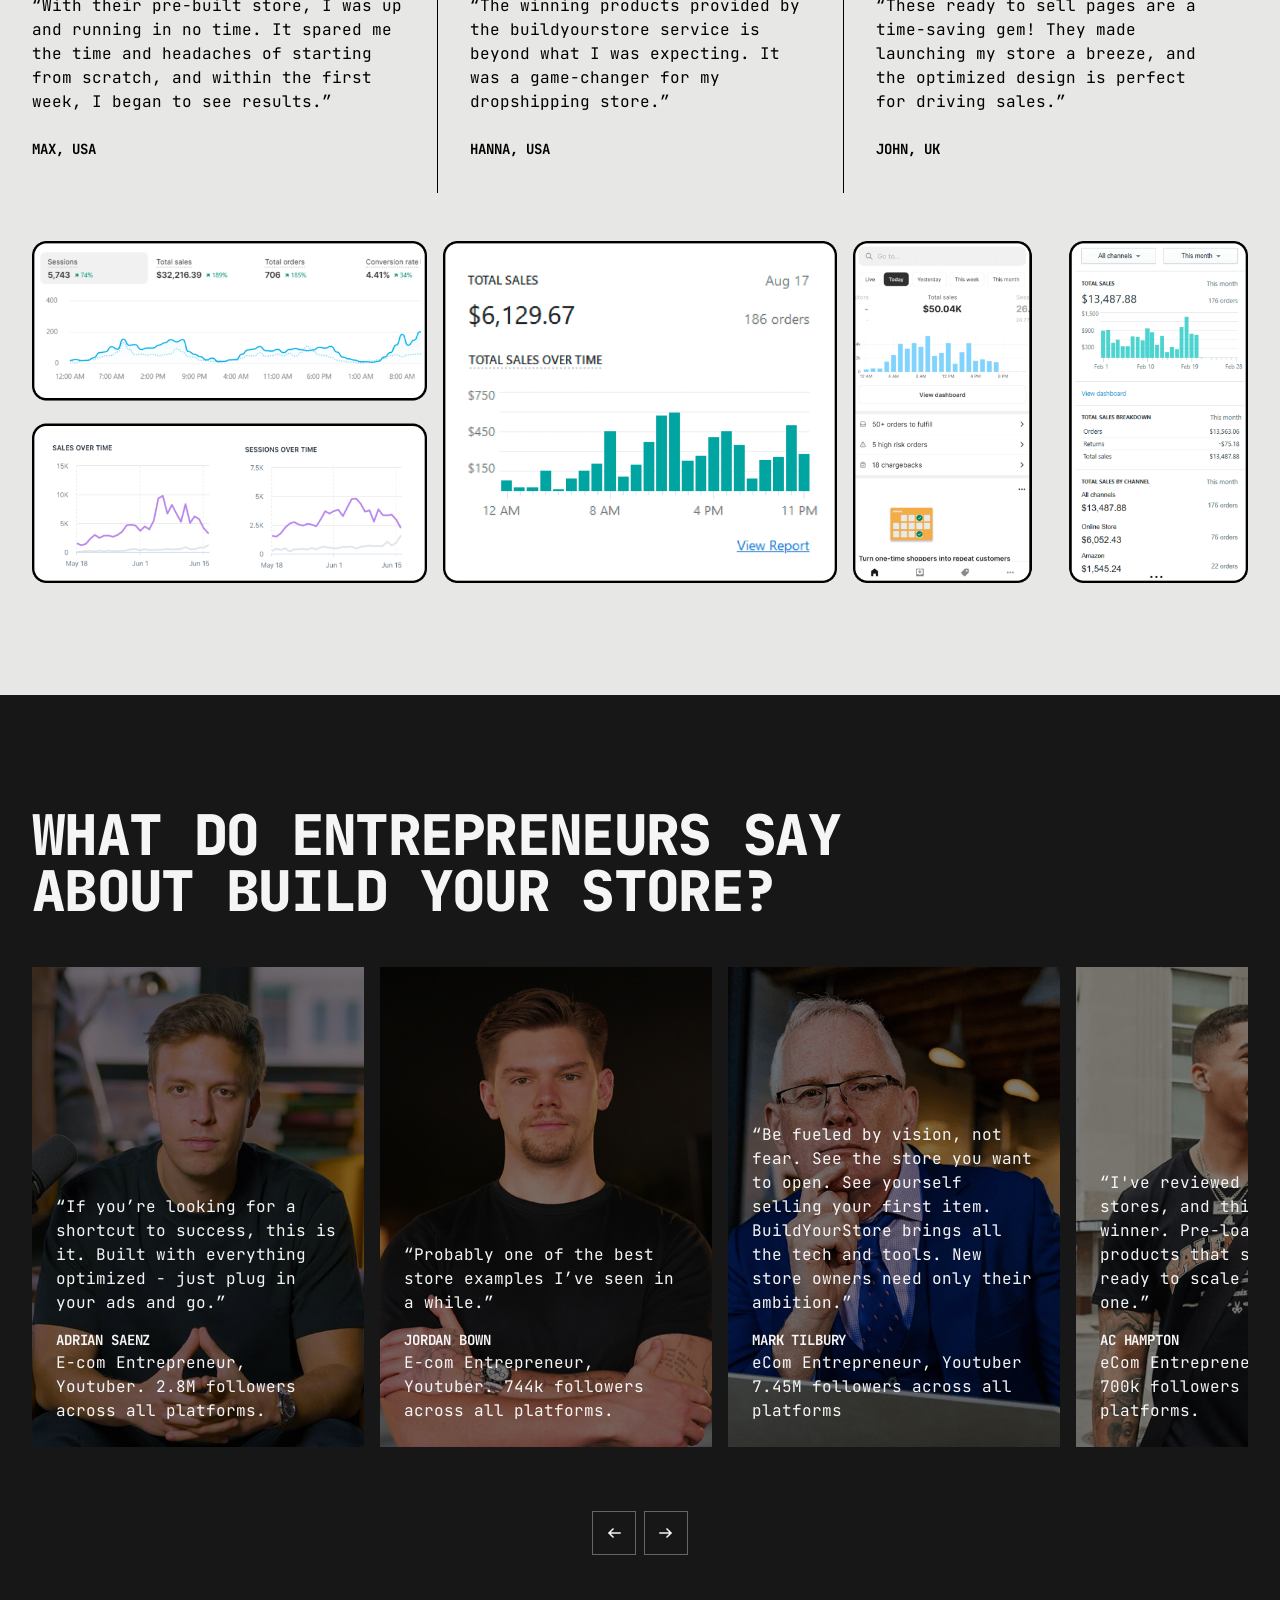
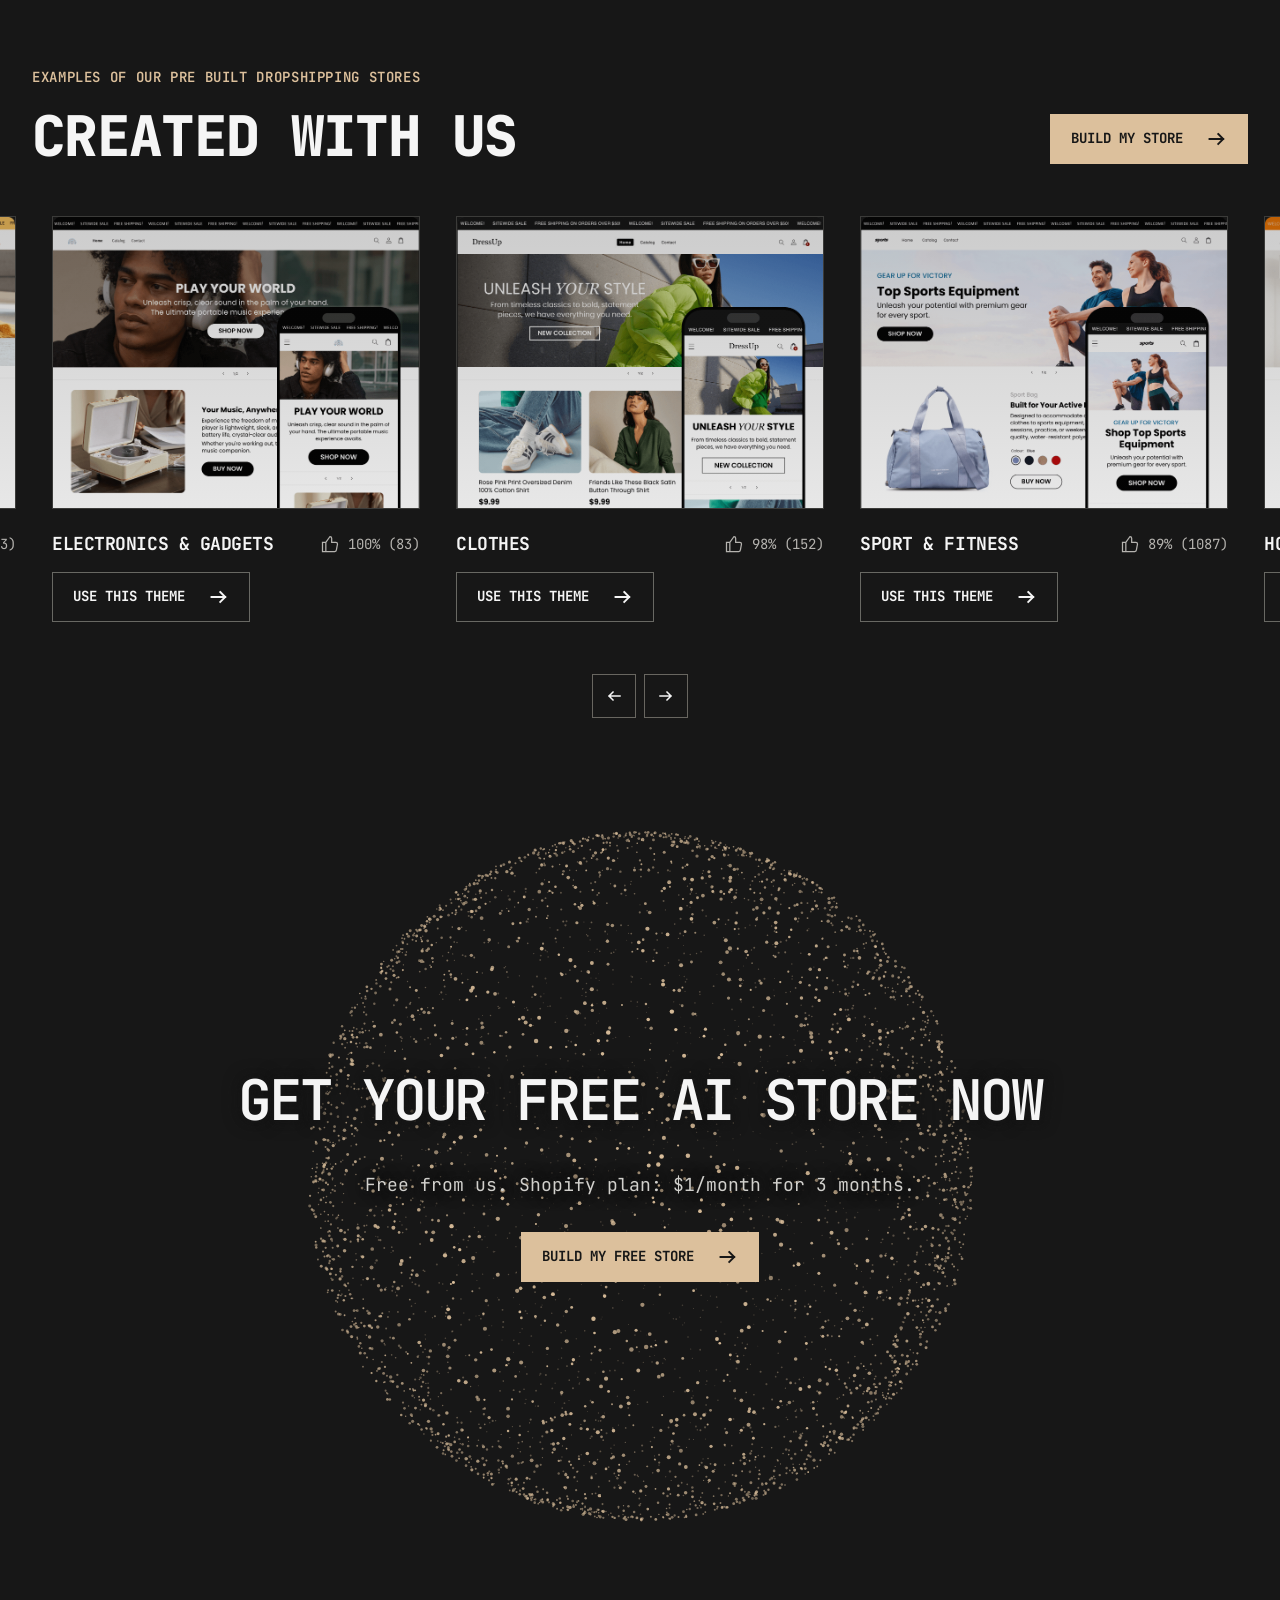
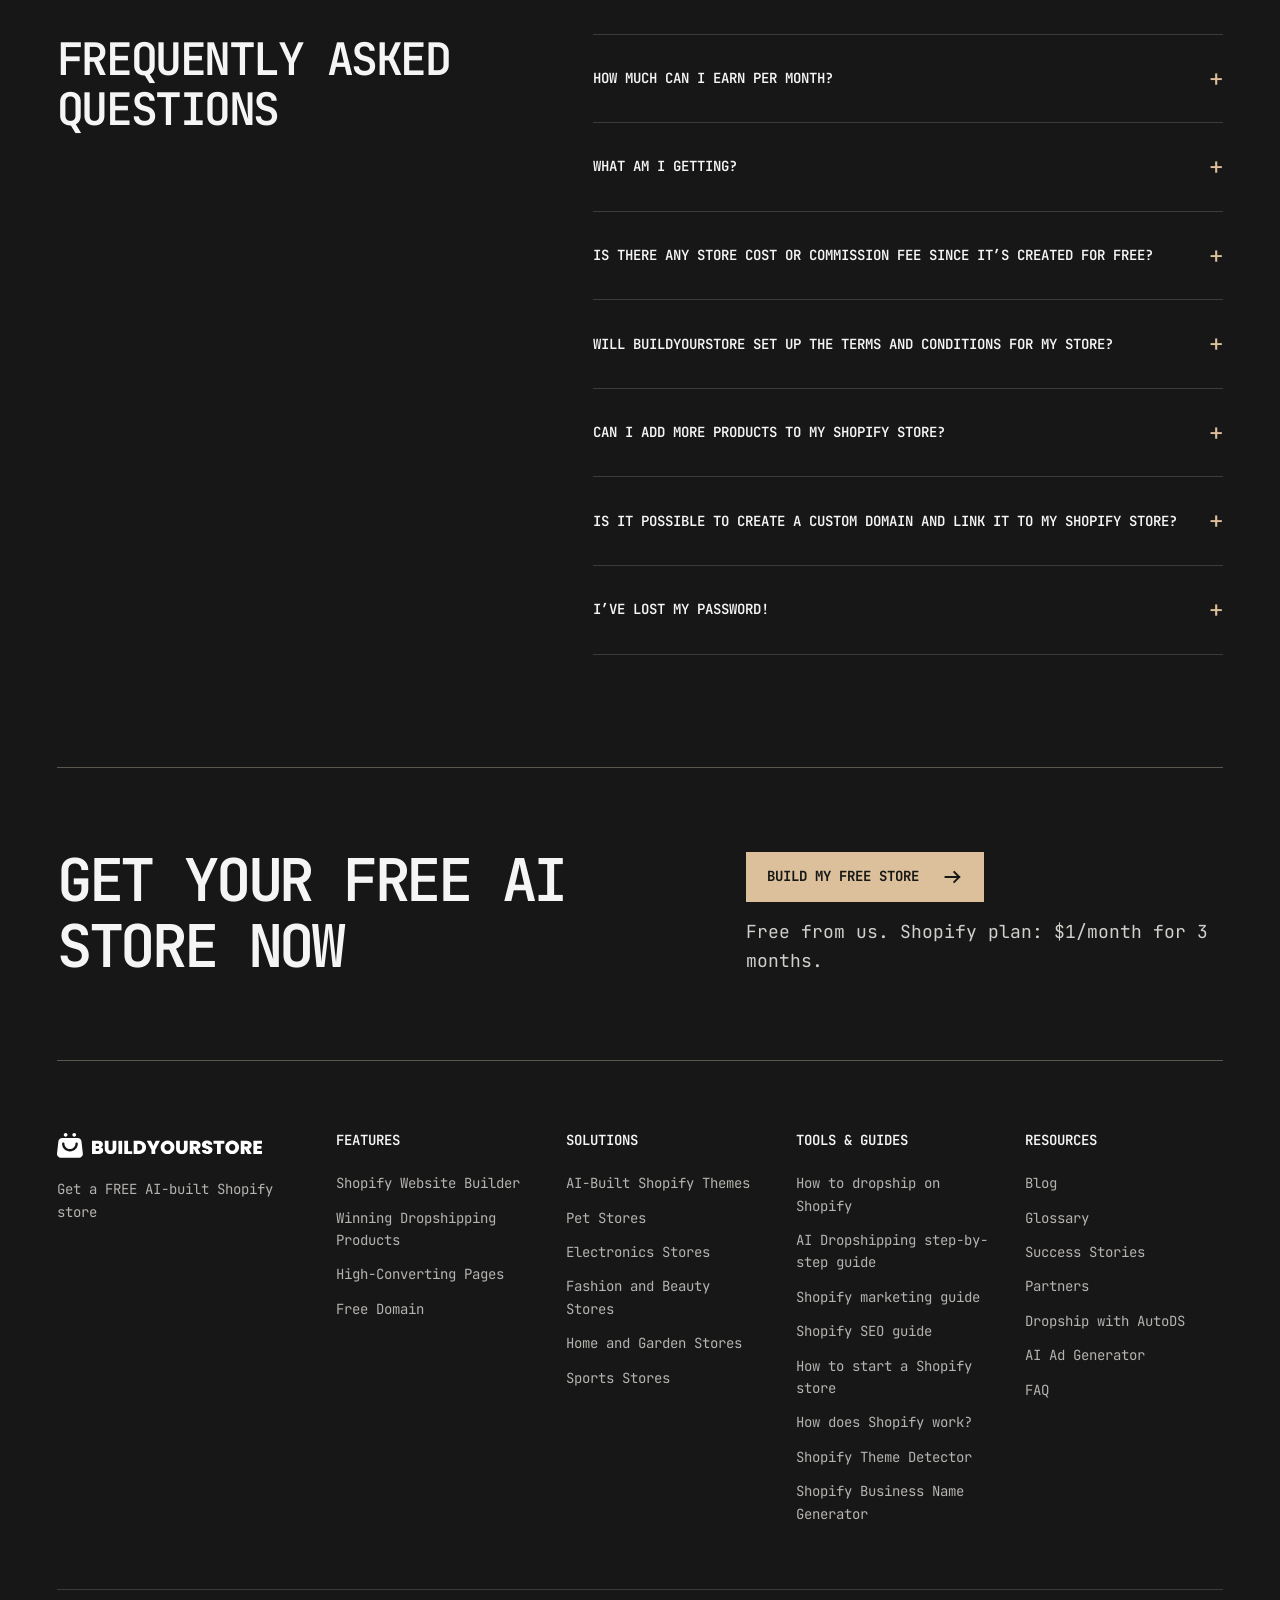
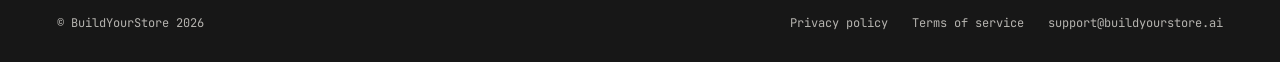
==== commit d8471a8c: "Theme previews: cut the rounded bottom corners The store screenshots have rounded corners baked in. " ====
--- a/concepts/concept-a2.html
+++ b/concepts/concept-a2.html
@@ -1,2 +1,2 @@
 <!doctype html>
-<html lang="en"><head><meta charset="utf-8"><meta name="viewport" content="width=device-width, initial-scale=1"><meta name="color-scheme" content="dark"><title>BYS · A2 — Editorial Features</title><link rel="preconnect" href="https://fonts.googleapis.com"><link rel="preconnect" href="https://fonts.gstatic.com" crossorigin><link href="https://fonts.googleapis.com/css2?family=JetBrains+Mono:wght@400;600;700&display=swap" rel="stylesheet"><link rel="stylesheet" href="landing.css?v=a2-20261120-arrows-left"><script src="content.js?v=a2-20261119-cta4" defer></script><script src="landing.js?v=a2-20261120-arrows" defer></script><script src="theme-gallery.js?v=a2-20261120-gallery2" defer></script><script src="particle-cta.js?v=a2-20261120-sphere2" defer></script></head><body data-concept="a" data-feature-layout="editorial" data-hero-visual="modular-store"></body></html>+<html lang="en"><head><meta charset="utf-8"><meta name="viewport" content="width=device-width, initial-scale=1"><meta name="color-scheme" content="dark"><title>BYS · A2 — Editorial Features</title><link rel="preconnect" href="https://fonts.googleapis.com"><link rel="preconnect" href="https://fonts.gstatic.com" crossorigin><link href="https://fonts.googleapis.com/css2?family=JetBrains+Mono:wght@400;600;700&display=swap" rel="stylesheet"><link rel="stylesheet" href="landing.css?v=a2-20261120-preview-crop2"><script src="content.js?v=a2-20261119-cta4" defer></script><script src="landing.js?v=a2-20261120-arrows" defer></script><script src="theme-gallery.js?v=a2-20261120-gallery2" defer></script><script src="particle-cta.js?v=a2-20261120-sphere2" defer></script></head><body data-concept="a" data-feature-layout="editorial" data-hero-visual="modular-store"></body></html>
--- a/concepts/landing.css
+++ b/concepts/landing.css
@@ -989,3 +989,11 @@
 @media (max-width: 1099px) {
   .particle-cta-content p { color: var(--text); }
 }
+
+/* Theme previews: the screenshots have rounded corners baked in; the 1px line moves to the
+   clipped frame (Olena 2026-11-20). */
+.theme-gallery .store-preview { border: 1px solid var(--line); }
+/* Top edge stays whole (the announcement bar); only the bottom 17 of 677 px — the rounded
+   corners — are cut by a slightly shorter frame. */
+.theme-gallery .store-preview { aspect-ratio: 830 / 660; }
+.theme-gallery .store-preview img { border: 0; }
